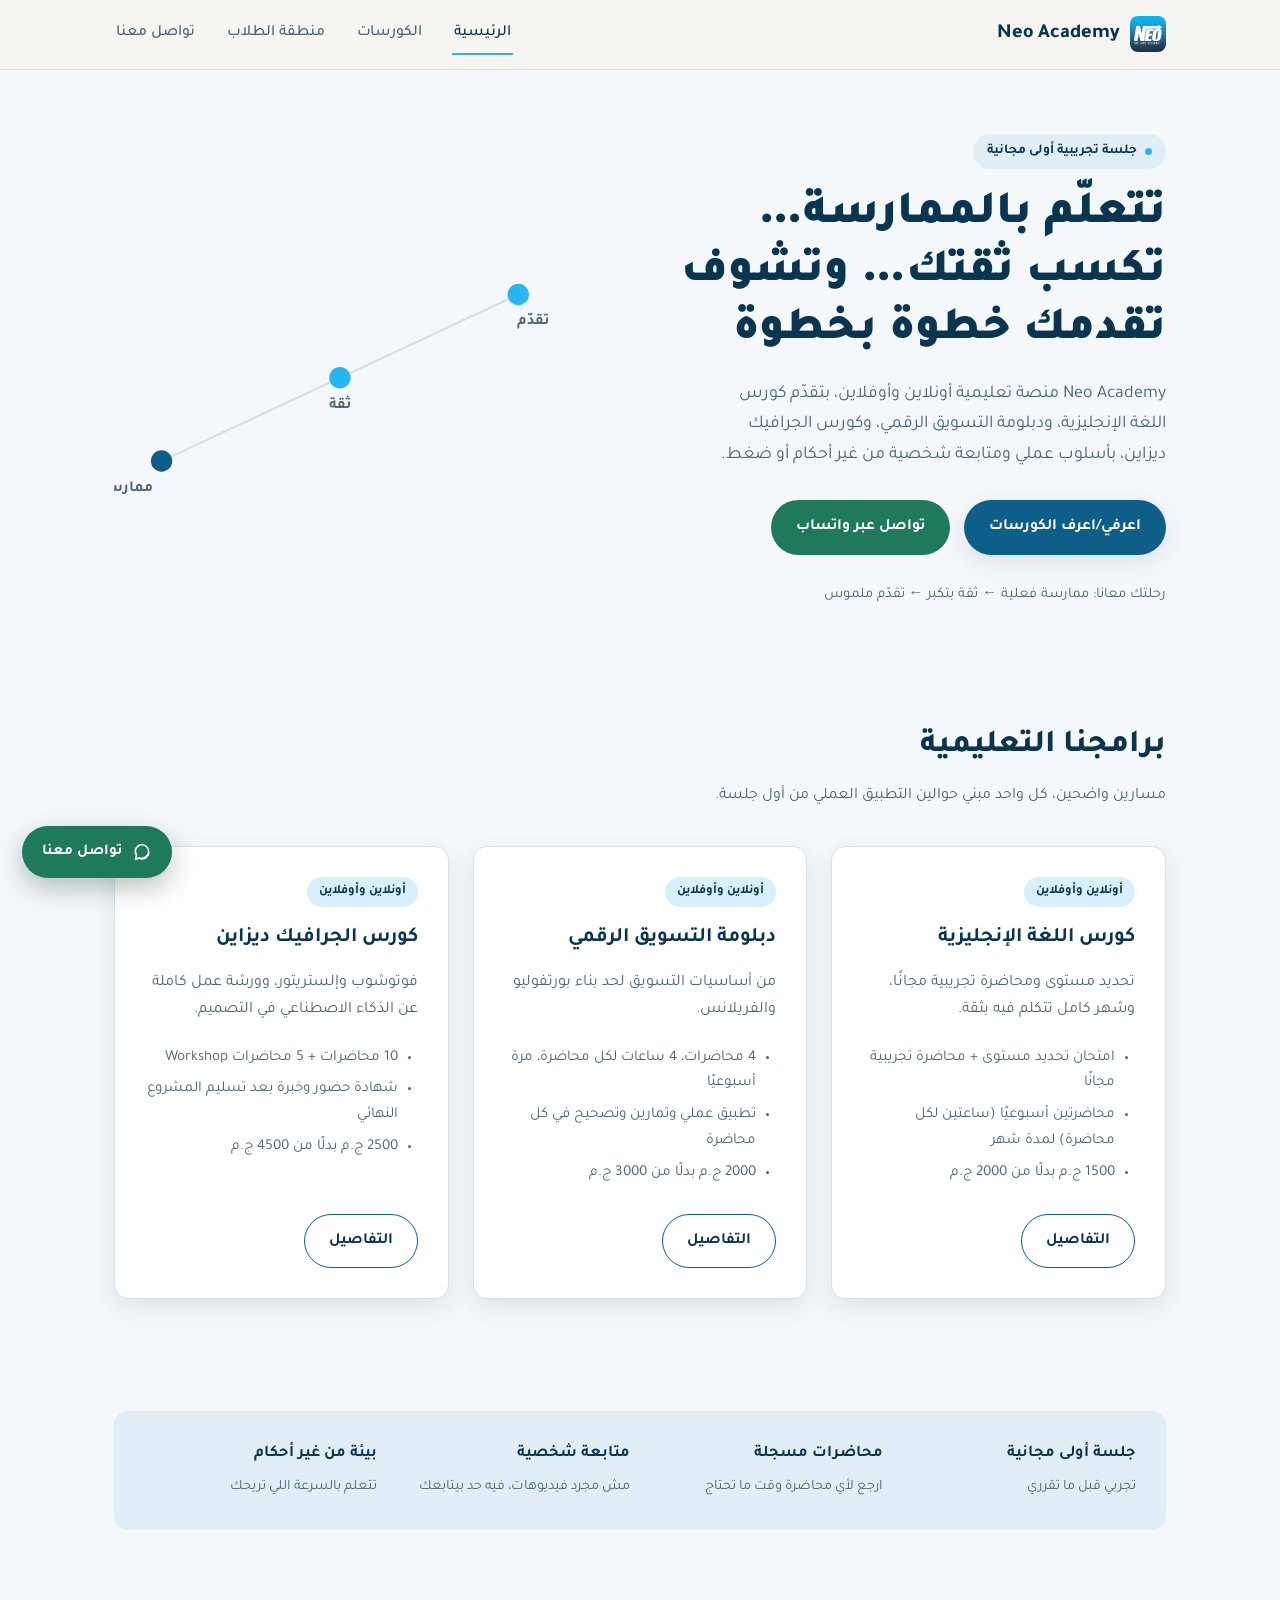
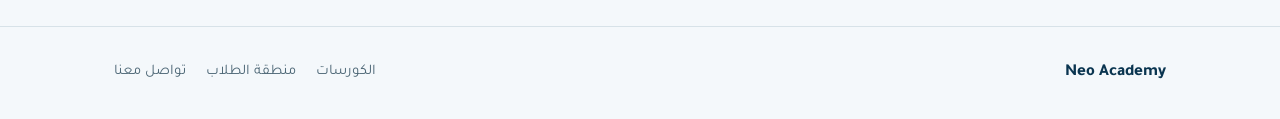
==== index.html @ bde8bf0f "Add files via upload" ====
<!DOCTYPE html>
<html lang="ar" dir="rtl">
<head>
<meta charset="UTF-8">
<meta name="viewport" content="width=device-width, initial-scale=1.0">
<title>Neo Academy | تعلّم بالممارسة، ابنِ ثقتك</title>
<meta name="description" content="Neo Academy: برنامج تعلم اللغة الإنجليزية وبرنامج الجرافيك ديزاين، أونلاين وأوفلاين. جلسة أولى مجانية، ومتابعة شخصية.">
<link rel="preconnect" href="https://fonts.googleapis.com">
<link rel="preconnect" href="https://fonts.gstatic.com" crossorigin>
<link href="https://fonts.googleapis.com/css2?family=Tajawal:wght@400;500;700;800;900&display=swap" rel="stylesheet">
<link rel="stylesheet" href="styles.css">
</head>
<body>

<header class="site-header">
  <div class="container">
    <a href="index.html" class="brand">
      <img src="assets/neo-logo.jpg" alt="شعار Neo Academy" class="brand-mark">
      Neo Academy
    </a>
    <nav class="main-nav">
      <a href="index.html" aria-current="page">الرئيسية</a>
      <a href="courses.html">الكورسات</a>
      <a href="student-area.html">منطقة الطلاب</a>
      <a href="contact.html">تواصل معنا</a>
    </nav>
  </div>
</header>

<main>
  <section class="hero">
    <div class="container hero-grid">
      <div>
        <span class="eyebrow"><span class="dot"></span> جلسة تجريبية أولى مجانية</span>
        <h1>تتعلّم بالممارسة… تكسب ثقتك… وتشوف تقدمك خطوة بخطوة</h1>
        <p class="lede">Neo Academy منصة تعليمية أونلاين وأوفلاين، بتقدّم كورس اللغة الإنجليزية، ودبلومة التسويق الرقمي، وكورس الجرافيك ديزاين، بأسلوب عملي ومتابعة شخصية من غير أحكام أو ضغط.</p>
        <div class="hero-actions">
          <a href="courses.html" class="btn btn-primary">اعرفي/اعرف الكورسات</a>
          <a href="https://wa.me/201000000000?text=عايز%20أعرف%20أكتر%20عن%20كورسات%20Neo%20Academy" class="btn btn-whatsapp" target="_blank" rel="noopener">
            تواصل عبر واتساب
          </a>
        </div>
        <p class="hero-steps-caption">رحلتك معانا: ممارسة فعلية ← ثقة بتكبر ← تقدّم ملموس</p>
      </div>
      <div>
        <svg class="step-line" viewBox="0 0 380 220" xmlns="http://www.w3.org/2000/svg" role="img" aria-label="رحلة التعلم: ممارسة، ثقة، تقدم">
          <path class="step-path" d="M40 180 L190 110 L340 40"/>
          <circle class="step-dot is-first" cx="40" cy="180" r="9"/>
          <circle class="step-dot" cx="190" cy="110" r="9"/>
          <circle class="step-dot" cx="340" cy="40" r="9"/>
          <text class="step-label" x="10" y="205" text-anchor="middle">ممارسة</text>
          <text class="step-label" x="190" y="135" text-anchor="middle">ثقة</text>
          <text class="step-label" x="352" y="65" text-anchor="middle">تقدّم</text>
        </svg>
      </div>
    </div>
  </section>

  <section>
    <div class="container">
      <div class="section-head">
        <h2>برامجنا التعليمية</h2>
        <p>مسارين واضحين، كل واحد مبني حوالين التطبيق العملي من أول جلسة.</p>
      </div>
      <div class="programs-grid">
        <article class="program-card">
          <span class="tag">أونلاين وأوفلاين</span>
          <h3>كورس اللغة الإنجليزية</h3>
          <p>تحديد مستوى ومحاضرة تجريبية مجانًا، وشهر كامل تتكلم فيه بثقة.</p>
          <ul>
            <li>امتحان تحديد مستوى + محاضرة تجريبية مجانًا</li>
            <li>محاضرتين أسبوعيًا (ساعتين لكل محاضرة) لمدة شهر</li>
            <li>1500 ج.م بدلًا من 2000 ج.م</li>
          </ul>
          <div class="card-actions">
            <a href="courses.html#english" class="btn btn-outline">التفاصيل</a>
          </div>
        </article>
        <article class="program-card">
          <span class="tag">أونلاين وأوفلاين</span>
          <h3>دبلومة التسويق الرقمي</h3>
          <p>من أساسيات التسويق لحد بناء بورتفوليو والفريلانس.</p>
          <ul>
            <li>4 محاضرات، 4 ساعات لكل محاضرة، مرة أسبوعيًا</li>
            <li>تطبيق عملي وتمارين وتصحيح في كل محاضرة</li>
            <li>2000 ج.م بدلًا من 3000 ج.م</li>
          </ul>
          <div class="card-actions">
            <a href="courses.html#marketing" class="btn btn-outline">التفاصيل</a>
          </div>
        </article>
        <article class="program-card">
          <span class="tag">أونلاين وأوفلاين</span>
          <h3>كورس الجرافيك ديزاين</h3>
          <p>فوتوشوب وإلستريتور، وورشة عمل كاملة عن الذكاء الاصطناعي في التصميم.</p>
          <ul>
            <li>10 محاضرات + 5 محاضرات Workshop</li>
            <li>شهادة حضور وخبرة بعد تسليم المشروع النهائي</li>
            <li>2500 ج.م بدلًا من 4500 ج.م</li>
          </ul>
          <div class="card-actions">
            <a href="courses.html#design" class="btn btn-outline">التفاصيل</a>
          </div>
        </article>
      </div>
    </div>
  </section>

  <section>
    <div class="container">
      <div class="trust-strip">
        <div class="trust-item">
          <strong>جلسة أولى مجانية</strong>
          <span>تجربي قبل ما تقرري</span>
        </div>
        <div class="trust-item">
          <strong>محاضرات مسجلة</strong>
          <span>ارجع لأي محاضرة وقت ما تحتاج</span>
        </div>
        <div class="trust-item">
          <strong>متابعة شخصية</strong>
          <span>مش مجرد فيديوهات، فيه حد بيتابعك</span>
        </div>
        <div class="trust-item">
          <strong>بيئة من غير أحكام</strong>
          <span>تتعلم بالسرعة اللي تريحك</span>
        </div>
      </div>
    </div>
  </section>
</main>

<footer class="site-footer">
  <div class="container footer-grid">
    <span class="brand">Neo Academy</span>
    <div class="footer-links">
      <a href="courses.html">الكورسات</a>
      <a href="student-area.html">منطقة الطلاب</a>
      <a href="contact.html">تواصل معنا</a>
    </div>
  </div>
</footer>

<a href="https://wa.me/201000000000" class="wa-float" target="_blank" rel="noopener">
  <svg viewBox="0 0 32 32" fill="currentColor" xmlns="http://www.w3.org/2000/svg" aria-hidden="true">
    <path d="M16 3C9.4 3 4 8.4 4 15c0 2.4.7 4.6 1.9 6.5L4 29l7.7-1.8C13.4 28 14.7 28.3 16 28.3c6.6 0 12-5.4 12-12S22.6 3 16 3zm0 22c-1.2 0-2.4-.2-3.5-.7l-.5-.2-4.6 1.1 1.1-4.5-.3-.5C7.4 18.1 6.7 16.6 6.7 15c0-5.1 4.2-9.3 9.3-9.3s9.3 4.2 9.3 9.3-4.2 9.3-9.3 9.3z"/>
  </svg>
  تواصل معنا
</a>

</body>
</html>
---- styles.css ----
/* ============================================
   Neo Academy — Design Tokens
   Palette pulled directly from the Neo Academy logo:
   deep navy to bright cyan-blue gradient, on white.
   Signature motif: the ascending "practice → confidence →
   progress" step-line, used as a recurring graphic across the site.
   ============================================ */
:root {
  --bg: #f4f8fb;
  --bg-raised: #ffffff;
  --ink: #132330;
  --ink-soft: #4c6675;
  --primary: #0d5f8a;
  --primary-deep: #0a3550;
  --primary-tint: #e1eef5;
  --accent: #29b6f0;
  --accent-soft: #d7f0fc;
  --line: #d7e2e8;
  --danger: #a94438;
  --radius: 14px;
  --shadow: 0 8px 24px rgba(10, 53, 80, 0.1);
  --font-display: "Tajawal", "Segoe UI", Tahoma, sans-serif;
  --font-body: "Tajawal", "Segoe UI", Tahoma, sans-serif;
}

* { box-sizing: border-box; }

html { scroll-behavior: smooth; }

body {
  margin: 0;
  background: var(--bg);
  color: var(--ink);
  font-family: var(--font-body);
  line-height: 1.7;
  direction: rtl;
  text-align: right;
  -webkit-font-smoothing: antialiased;
}

img, svg { max-width: 100%; display: block; }

a { color: inherit; text-decoration: none; }

.container {
  max-width: 1100px;
  margin: 0 auto;
  padding: 0 24px;
}

/* ---------- Header ---------- */
.site-header {
  position: sticky;
  top: 0;
  z-index: 50;
  background: rgba(246, 245, 240, 0.92);
  backdrop-filter: blur(6px);
  border-bottom: 1px solid var(--line);
}

.site-header .container {
  display: flex;
  align-items: center;
  justify-content: space-between;
  padding-top: 14px;
  padding-bottom: 14px;
}

.brand {
  display: flex;
  align-items: center;
  gap: 10px;
  font-family: var(--font-display);
  font-weight: 800;
  font-size: 1.25rem;
  color: var(--primary-deep);
}

.brand-mark {
  width: 36px;
  height: 36px;
  flex-shrink: 0;
  border-radius: 8px;
  object-fit: cover;
}

.main-nav {
  display: flex;
  gap: 28px;
  font-weight: 500;
  font-size: 0.98rem;
}

.main-nav a {
  color: var(--ink-soft);
  padding: 6px 2px;
  border-bottom: 2px solid transparent;
  transition: color 0.15s ease, border-color 0.15s ease;
}

.main-nav a:hover,
.main-nav a[aria-current="page"] {
  color: var(--primary-deep);
  border-color: var(--accent);
}

.nav-toggle {
  display: none;
}

/* ---------- Buttons ---------- */
.btn {
  display: inline-flex;
  align-items: center;
  gap: 8px;
  padding: 13px 24px;
  border-radius: 999px;
  font-weight: 700;
  font-size: 0.98rem;
  border: 1px solid transparent;
  cursor: pointer;
  transition: transform 0.15s ease, box-shadow 0.15s ease, background 0.15s ease;
}

.btn:active { transform: translateY(1px); }

.btn-primary {
  background: var(--primary);
  color: #fdfdfb;
  box-shadow: var(--shadow);
}
.btn-primary:hover { background: var(--primary-deep); }

.btn-gold {
  background: var(--accent);
  color: var(--primary-deep);
}
.btn-gold:hover { background: #1c9fd8; }

.btn-outline {
  background: transparent;
  border-color: var(--primary);
  color: var(--primary-deep);
}
.btn-outline:hover { background: var(--primary-tint); }

.btn-whatsapp {
  background: #1f7a5c;
  color: #fff;
}
.btn-whatsapp:hover { background: #17604a; }

/* ---------- Hero ---------- */
.hero {
  padding: 64px 0 40px;
}

.hero-grid {
  display: grid;
  grid-template-columns: 1.1fr 0.9fr;
  gap: 48px;
  align-items: center;
}

.eyebrow {
  display: inline-flex;
  align-items: center;
  gap: 8px;
  font-size: 0.85rem;
  font-weight: 700;
  color: var(--primary-deep);
  background: var(--primary-tint);
  padding: 6px 14px;
  border-radius: 999px;
  margin-bottom: 18px;
}

.eyebrow .dot {
  width: 7px; height: 7px; border-radius: 50%;
  background: var(--accent);
}

h1 {
  font-family: var(--font-display);
  font-weight: 900;
  font-size: clamp(2rem, 4vw, 2.9rem);
  line-height: 1.25;
  margin: 0 0 18px;
  color: var(--primary-deep);
}

.lede {
  font-size: 1.12rem;
  color: var(--ink-soft);
  max-width: 46ch;
  margin-bottom: 30px;
}

.hero-actions {
  display: flex;
  gap: 14px;
  flex-wrap: wrap;
  margin-bottom: 28px;
}

.hero-steps-caption {
  font-size: 0.92rem;
  color: var(--ink-soft);
  display: flex;
  align-items: center;
  gap: 10px;
}

/* ---------- Signature step-line motif ---------- */
.step-line {
  width: 100%;
  height: auto;
}

.step-line .step-dot { fill: var(--accent); }
.step-line .step-dot.is-first { fill: var(--primary); }
.step-line .step-path { stroke: var(--line); stroke-width: 2; fill: none; }
.step-line .step-label {
  font-family: var(--font-body);
  font-size: 13px;
  fill: var(--ink-soft);
  font-weight: 700;
}

.divider-steps {
  margin: 8px 0 48px;
  opacity: 0.9;
}

/* ---------- Sections ---------- */
section { padding: 56px 0; }

.section-head {
  max-width: 60ch;
  margin-bottom: 36px;
}

.section-head h2 {
  font-family: var(--font-display);
  font-weight: 800;
  font-size: clamp(1.5rem, 2.6vw, 2rem);
  color: var(--primary-deep);
  margin: 0 0 10px;
}

.section-head p {
  color: var(--ink-soft);
  margin: 0;
}

/* ---------- Program cards ---------- */
.programs-grid {
  display: grid;
  grid-template-columns: repeat(auto-fit, minmax(280px, 1fr));
  gap: 24px;
}

.program-card {
  background: var(--bg-raised);
  border: 1px solid var(--line);
  border-radius: var(--radius);
  padding: 30px;
  box-shadow: var(--shadow);
  display: flex;
  flex-direction: column;
  gap: 14px;
}

.program-card .tag {
  align-self: flex-start;
  font-size: 0.8rem;
  font-weight: 700;
  background: var(--accent-soft);
  color: var(--primary-deep);
  padding: 4px 12px;
  border-radius: 999px;
}

.program-card h3 {
  font-family: var(--font-display);
  font-size: 1.3rem;
  margin: 0;
  color: var(--primary-deep);
}

.program-card p { margin: 0; color: var(--ink-soft); }

.program-card ul {
  margin: 6px 0 0;
  padding-inline-start: 20px;
  color: var(--ink-soft);
  font-size: 0.95rem;
}

.program-card ul li { margin-bottom: 6px; }

.program-card .card-actions {
  margin-top: auto;
  display: flex;
  gap: 10px;
  flex-wrap: wrap;
  padding-top: 8px;
}

/* ---------- Trust strip ---------- */
.trust-strip {
  display: grid;
  grid-template-columns: repeat(4, 1fr);
  gap: 20px;
  background: var(--primary-tint);
  border-radius: var(--radius);
  padding: 30px;
}

.trust-item {
  display: flex;
  flex-direction: column;
  gap: 6px;
}

.trust-item strong {
  font-family: var(--font-display);
  color: var(--primary-deep);
  font-size: 1.02rem;
}

.trust-item span {
  color: var(--ink-soft);
  font-size: 0.9rem;
}

/* ---------- Footer ---------- */
.site-footer {
  border-top: 1px solid var(--line);
  padding: 32px 0;
  margin-top: 40px;
}

.footer-grid {
  display: flex;
  justify-content: space-between;
  align-items: center;
  flex-wrap: wrap;
  gap: 16px;
}

.footer-grid .brand { font-size: 1.05rem; }

.footer-links {
  display: flex;
  gap: 20px;
  font-size: 0.92rem;
  color: var(--ink-soft);
}

/* ---------- Floating WhatsApp button ---------- */
.wa-float {
  position: fixed;
  bottom: 22px;
  left: 22px;
  z-index: 60;
  display: flex;
  align-items: center;
  gap: 10px;
  background: #1f7a5c;
  color: #fff;
  padding: 13px 20px;
  border-radius: 999px;
  box-shadow: 0 10px 26px rgba(15, 40, 33, 0.28);
  font-weight: 700;
  font-size: 0.95rem;
}

.wa-float svg { width: 20px; height: 20px; }

/* ---------- Courses page ---------- */
.course-detail {
  background: var(--bg-raised);
  border: 1px solid var(--line);
  border-radius: var(--radius);
  box-shadow: var(--shadow);
  padding: 34px;
  margin-bottom: 28px;
}

.course-detail-head {
  display: flex;
  justify-content: space-between;
  align-items: flex-start;
  gap: 20px;
  flex-wrap: wrap;
  margin-bottom: 18px;
}

.course-detail-head h3 {
  font-family: var(--font-display);
  font-size: 1.5rem;
  color: var(--primary-deep);
  margin: 0 0 6px;
}

.course-meta {
  display: flex;
  gap: 14px;
  flex-wrap: wrap;
  font-size: 0.88rem;
  color: var(--ink-soft);
  margin-bottom: 18px;
}

.course-meta span {
  background: var(--primary-tint);
  padding: 4px 12px;
  border-radius: 999px;
}

.course-columns {
  display: grid;
  grid-template-columns: 1fr 1fr;
  gap: 24px;
}

.course-columns h4 {
  font-family: var(--font-display);
  font-size: 1rem;
  color: var(--primary-deep);
  margin: 0 0 10px;
}

.course-columns ul {
  margin: 0;
  padding-inline-start: 20px;
  color: var(--ink-soft);
}

.course-columns ul li { margin-bottom: 8px; }

/* ---------- Student area ---------- */
.gate-wrap {
  max-width: 420px;
  margin: 60px auto;
  background: var(--bg-raised);
  border: 1px solid var(--line);
  border-radius: var(--radius);
  box-shadow: var(--shadow);
  padding: 36px;
  text-align: center;
}

.gate-wrap h2 {
  font-family: var(--font-display);
  color: var(--primary-deep);
  margin-top: 0;
}

.gate-wrap input {
  width: 100%;
  padding: 13px 16px;
  border-radius: 10px;
  border: 1px solid var(--line);
  font-size: 1rem;
  margin: 16px 0;
  font-family: var(--font-body);
  direction: rtl;
  text-align: right;
}

.gate-wrap .btn { width: 100%; justify-content: center; }

.gate-error {
  color: var(--danger);
  font-size: 0.9rem;
  min-height: 20px;
  margin-top: 6px;
}

.student-content { display: none; }
.student-content.is-visible { display: block; }

.lesson-card {
  background: var(--bg-raised);
  border: 1px solid var(--line);
  border-radius: var(--radius);
  box-shadow: var(--shadow);
  padding: 22px;
  margin-bottom: 22px;
}

.lesson-card h3 {
  font-family: var(--font-display);
  color: var(--primary-deep);
  margin: 0 0 4px;
}

.lesson-card .lesson-note {
  color: var(--ink-soft);
  font-size: 0.9rem;
  margin-bottom: 14px;
}

.video-frame {
  position: relative;
  padding-top: 56.25%;
  border-radius: 10px;
  overflow: hidden;
  background: #0e332c;
}

.video-frame iframe {
  position: absolute;
  inset: 0;
  width: 100%;
  height: 100%;
  border: 0;
}

/* ---------- Contact page ---------- */
.contact-grid {
  display: grid;
  grid-template-columns: 1fr 1fr;
  gap: 28px;
}

.contact-card {
  background: var(--bg-raised);
  border: 1px solid var(--line);
  border-radius: var(--radius);
  box-shadow: var(--shadow);
  padding: 30px;
  display: flex;
  flex-direction: column;
  gap: 14px;
}

.contact-card h3 {
  font-family: var(--font-display);
  color: var(--primary-deep);
  margin: 0;
}

.contact-card p { color: var(--ink-soft); margin: 0; }

/* ---------- Responsive ---------- */
@media (max-width: 860px) {
  .hero-grid { grid-template-columns: 1fr; }
  .programs-grid { grid-template-columns: 1fr; }
  .trust-strip { grid-template-columns: repeat(2, 1fr); }
  .course-columns { grid-template-columns: 1fr; }
  .contact-grid { grid-template-columns: 1fr; }
  .main-nav { display: none; }
}

@media (prefers-reduced-motion: reduce) {
  html { scroll-behavior: auto; }
  * { transition: none !important; }
}
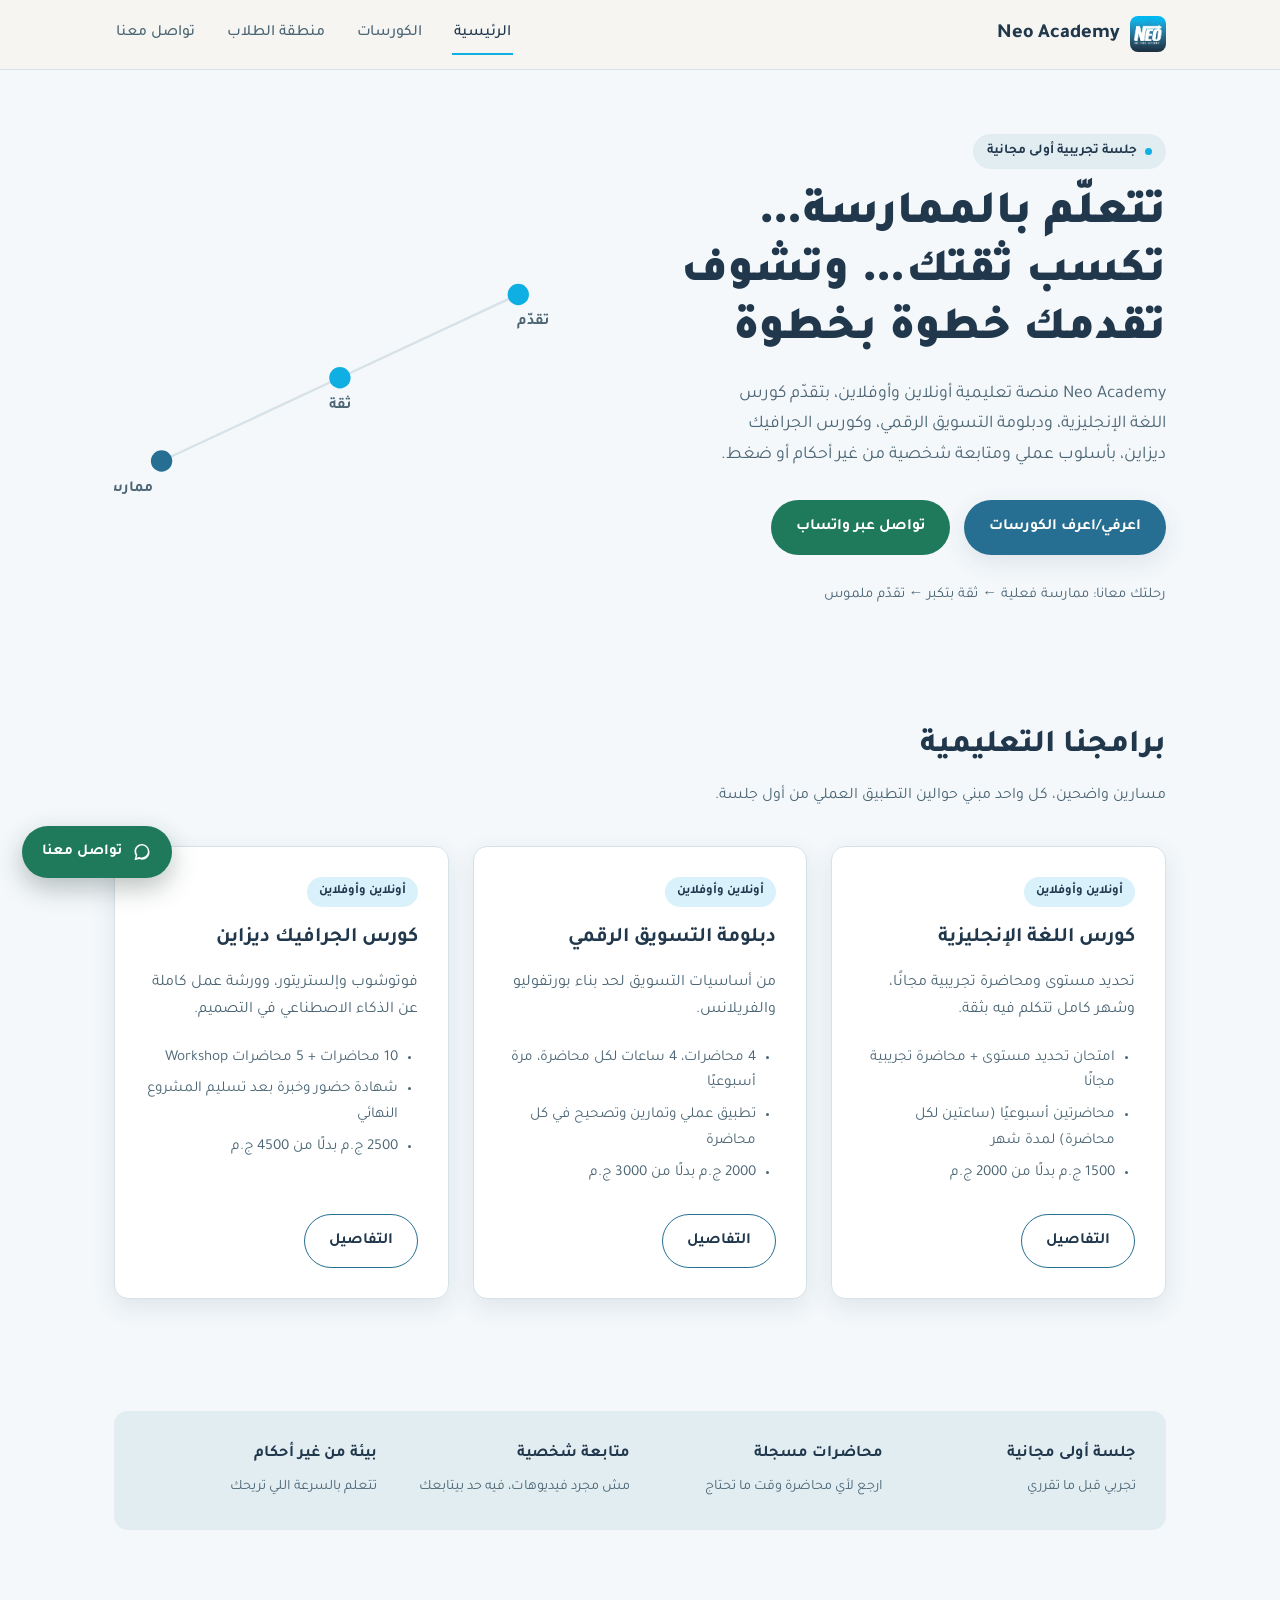
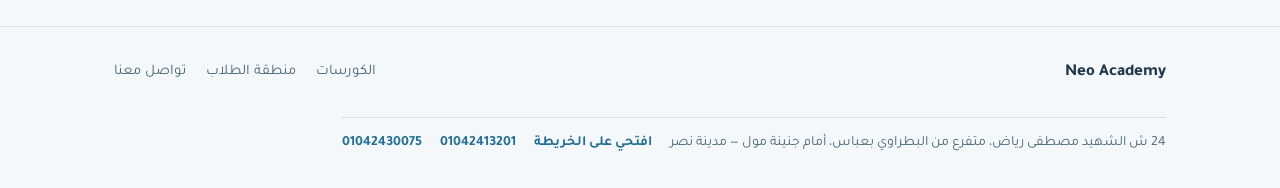
==== commit 239b13bc: "Add files via upload" ====
--- a/index.html
+++ b/index.html
@@ -14,7 +14,7 @@
 
 <header class="site-header">
   <div class="container">
-    <a href="index.html" class="brand">
+    <a href="index.html" class="brand" aria-label="الرئيسية - Neo Academy">
       <img src="assets/neo-logo.jpg" alt="شعار Neo Academy" class="brand-mark">
       Neo Academy
     </a>
@@ -36,7 +36,7 @@
         <p class="lede">Neo Academy منصة تعليمية أونلاين وأوفلاين، بتقدّم كورس اللغة الإنجليزية، ودبلومة التسويق الرقمي، وكورس الجرافيك ديزاين، بأسلوب عملي ومتابعة شخصية من غير أحكام أو ضغط.</p>
         <div class="hero-actions">
           <a href="courses.html" class="btn btn-primary">اعرفي/اعرف الكورسات</a>
-          <a href="https://wa.me/201000000000?text=عايز%20أعرف%20أكتر%20عن%20كورسات%20Neo%20Academy" class="btn btn-whatsapp" target="_blank" rel="noopener">
+          <a href="https://wa.me/201042413201?text=عايز%20أعرف%20أكتر%20عن%20كورسات%20Neo%20Academy" class="btn btn-whatsapp" target="_blank" rel="noopener">
             تواصل عبر واتساب
           </a>
         </div>
@@ -138,10 +138,16 @@
       <a href="student-area.html">منطقة الطلاب</a>
       <a href="contact.html">تواصل معنا</a>
     </div>
+    <div class="footer-meta">
+      <span>24 ش الشهيد مصطفى رياض، متفرع من البطراوي بعباس، أمام جنينة مول — مدينة نصر</span>
+      <a href="https://maps.app.goo.gl/xhikviryJgcuJ6JB6" target="_blank" rel="noopener">افتحي على الخريطة</a>
+      <a href="https://wa.me/201042413201" target="_blank" rel="noopener">01042413201</a>
+      <a href="https://wa.me/201042430075" target="_blank" rel="noopener">01042430075</a>
+    </div>
   </div>
 </footer>
 
-<a href="https://wa.me/201000000000" class="wa-float" target="_blank" rel="noopener">
+<a href="https://wa.me/201042413201" class="wa-float" target="_blank" rel="noopener" aria-label="تواصل معنا فورًا على واتساب">
   <svg viewBox="0 0 32 32" fill="currentColor" xmlns="http://www.w3.org/2000/svg" aria-hidden="true">
     <path d="M16 3C9.4 3 4 8.4 4 15c0 2.4.7 4.6 1.9 6.5L4 29l7.7-1.8C13.4 28 14.7 28.3 16 28.3c6.6 0 12-5.4 12-12S22.6 3 16 3zm0 22c-1.2 0-2.4-.2-3.5-.7l-.5-.2-4.6 1.1 1.1-4.5-.3-.5C7.4 18.1 6.7 16.6 6.7 15c0-5.1 4.2-9.3 9.3-9.3s9.3 4.2 9.3 9.3-4.2 9.3-9.3 9.3z"/>
   </svg>
--- a/styles.css
+++ b/styles.css
@@ -8,17 +8,19 @@
 :root {
   --bg: #f4f8fb;
   --bg-raised: #ffffff;
-  --ink: #132330;
+  --ink: #16232c;
   --ink-soft: #4c6675;
-  --primary: #0d5f8a;
-  --primary-deep: #0a3550;
-  --primary-tint: #e1eef5;
-  --accent: #29b6f0;
-  --accent-soft: #d7f0fc;
+  --primary: #266f92;
+  --primary-deep: #20374c;
+  --primary-hover: #224f67;
+  --primary-tint: #e2edf2;
+  --accent: #10afe3;
+  --accent-hover: #0e94c1;
+  --accent-soft: #d8f1fb;
   --line: #d7e2e8;
   --danger: #a94438;
   --radius: 14px;
-  --shadow: 0 8px 24px rgba(10, 53, 80, 0.1);
+  --shadow: 0 8px 24px rgba(32, 55, 76, 0.1);
   --font-display: "Tajawal", "Segoe UI", Tahoma, sans-serif;
   --font-body: "Tajawal", "Segoe UI", Tahoma, sans-serif;
 }
@@ -129,13 +131,13 @@
   color: #fdfdfb;
   box-shadow: var(--shadow);
 }
-.btn-primary:hover { background: var(--primary-deep); }
+.btn-primary:hover { background: var(--primary-hover); }
 
 .btn-gold {
   background: var(--accent);
   color: var(--primary-deep);
 }
-.btn-gold:hover { background: #1c9fd8; }
+.btn-gold:hover { background: var(--accent-hover); }
 
 .btn-outline {
   background: transparent;
@@ -341,6 +343,19 @@
   margin-top: 40px;
 }
 
+.footer-meta {
+  margin-top: 14px;
+  padding-top: 14px;
+  border-top: 1px solid var(--line);
+  font-size: 0.88rem;
+  color: var(--ink-soft);
+  display: flex;
+  flex-wrap: wrap;
+  gap: 6px 18px;
+}
+
+.footer-meta a { color: var(--primary); font-weight: 700; }
+
 .footer-grid {
   display: flex;
   justify-content: space-between;
@@ -519,10 +534,78 @@
   border: 0;
 }
 
-/* ---------- Contact page ---------- */
+/* ---------- Lead / Contact form ---------- */
+.lead-form-card {
+  background: var(--bg-raised);
+  border: 1px solid var(--line);
+  border-radius: var(--radius);
+  box-shadow: var(--shadow);
+  padding: 30px;
+  margin-top: 28px;
+}
+
+.lead-form-card h3 {
+  font-family: var(--font-display);
+  color: var(--primary-deep);
+  margin: 0 0 6px;
+}
+
+.lead-form-card > p {
+  color: var(--ink-soft);
+  margin: 0 0 22px;
+}
+
+.lead-form-grid {
+  display: grid;
+  grid-template-columns: 1fr 1fr;
+  gap: 16px;
+}
+
+.lead-form-grid .field-full { grid-column: 1 / -1; }
+
+.field label {
+  display: block;
+  font-size: 0.88rem;
+  font-weight: 700;
+  color: var(--primary-deep);
+  margin-bottom: 6px;
+}
+
+.field input,
+.field select,
+.field textarea {
+  width: 100%;
+  padding: 12px 14px;
+  border-radius: 10px;
+  border: 1px solid var(--line);
+  font-size: 0.98rem;
+  font-family: var(--font-body);
+  direction: rtl;
+  text-align: right;
+  background: var(--bg);
+  color: var(--ink);
+}
+
+.field textarea { min-height: 90px; resize: vertical; }
+
+.field input:focus,
+.field select:focus,
+.field textarea:focus {
+  outline: 2px solid var(--accent);
+  outline-offset: 1px;
+}
+
+.lead-form-card .btn { margin-top: 18px; width: 100%; justify-content: center; }
+
+.form-note {
+  font-size: 0.82rem;
+  color: var(--ink-soft);
+  margin-top: 12px;
+  text-align: center;
+}
 .contact-grid {
   display: grid;
-  grid-template-columns: 1fr 1fr;
+  grid-template-columns: repeat(auto-fit, minmax(260px, 1fr));
   gap: 28px;
 }
 
@@ -552,7 +635,9 @@
   .trust-strip { grid-template-columns: repeat(2, 1fr); }
   .course-columns { grid-template-columns: 1fr; }
   .contact-grid { grid-template-columns: 1fr; }
+  .lead-form-grid { grid-template-columns: 1fr; }
   .main-nav { display: none; }
+  .wa-float { bottom: 16px; left: 16px; padding: 11px 16px; font-size: 0.88rem; }
 }
 
 @media (prefers-reduced-motion: reduce) {
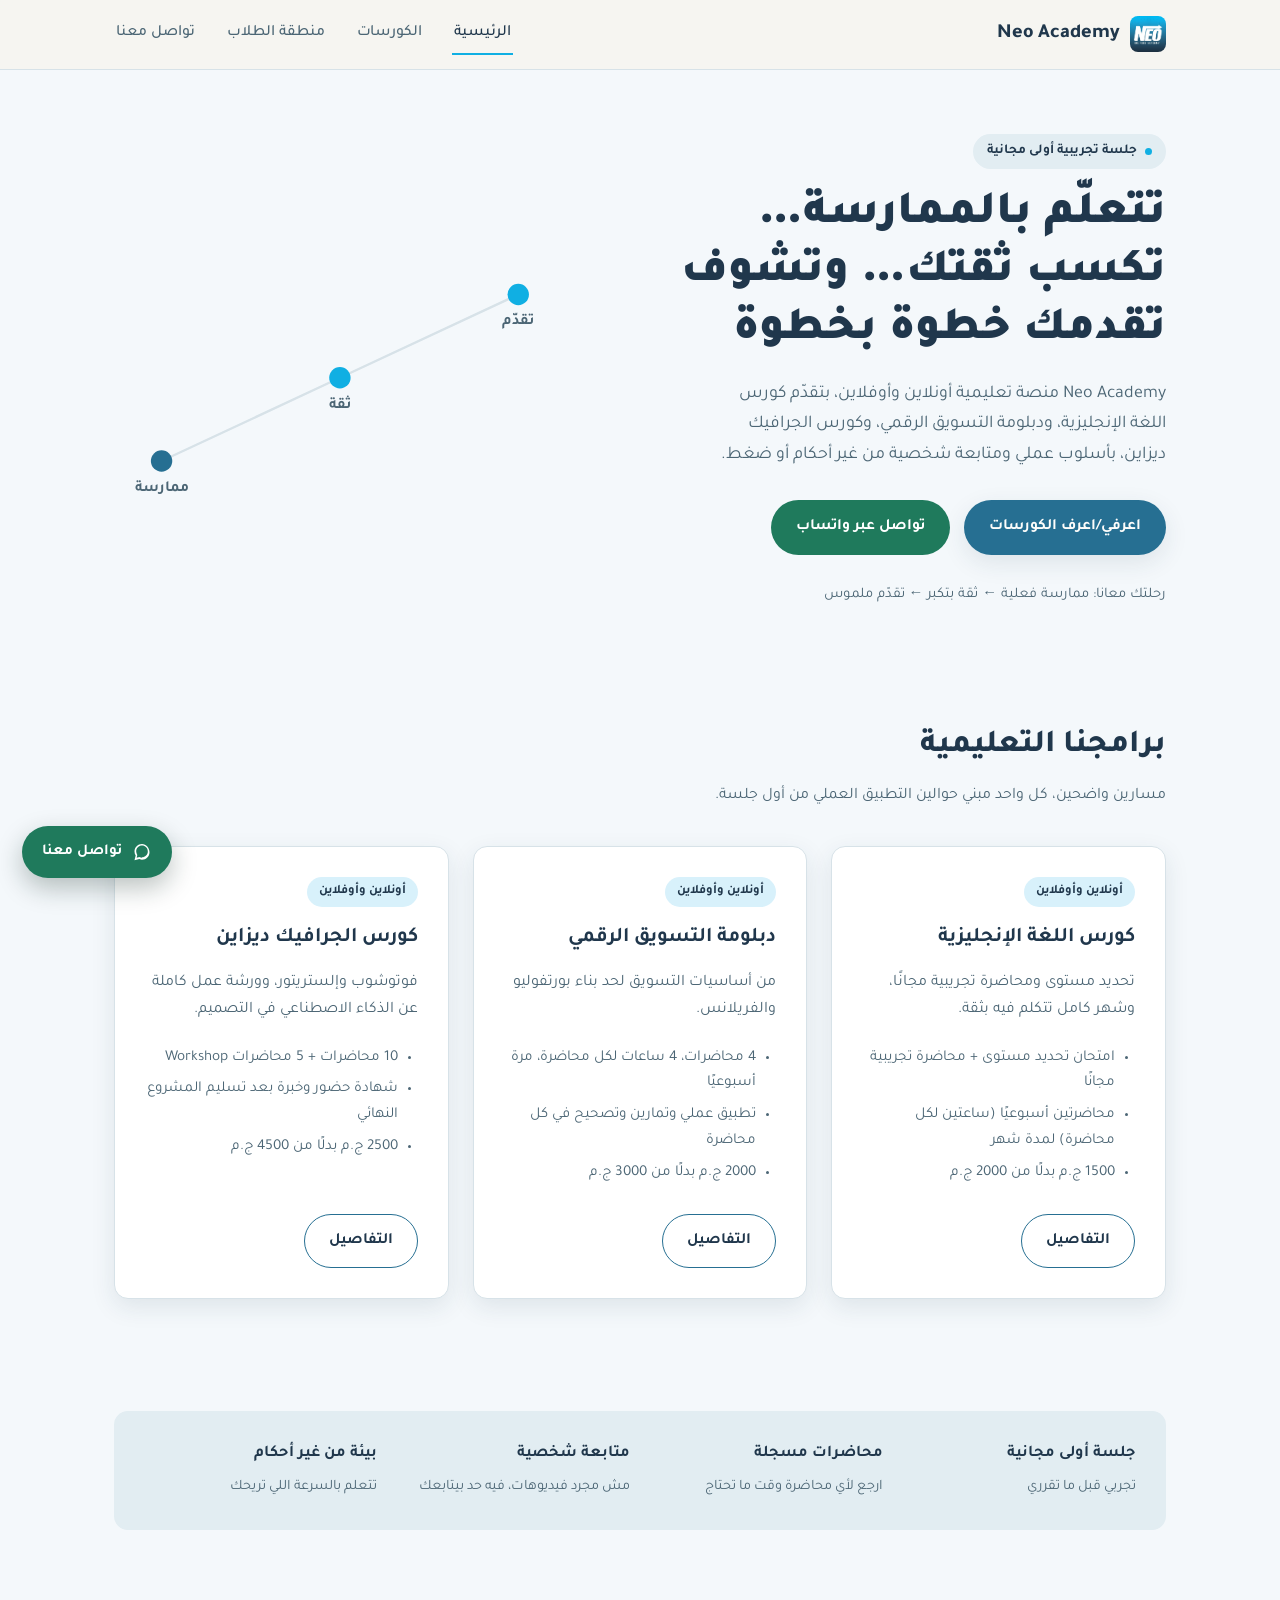
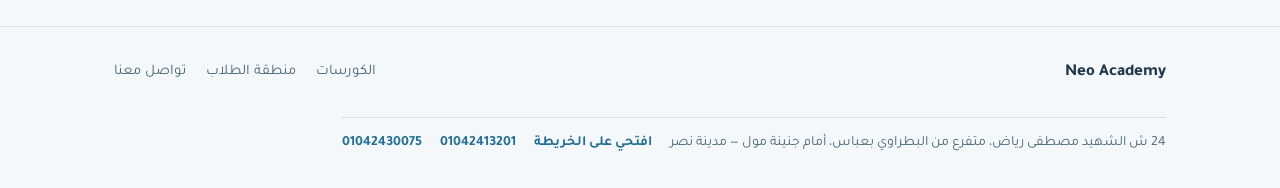
==== commit 6adfbb4a: "Add files via upload" ====
--- a/index.html
+++ b/index.html
@@ -1,158 +1,180 @@
-<!DOCTYPE html>
+<!doctype html>
 <html lang="ar" dir="rtl">
-<head>
-<meta charset="UTF-8">
-<meta name="viewport" content="width=device-width, initial-scale=1.0">
-<title>Neo Academy | تعلّم بالممارسة، ابنِ ثقتك</title>
-<meta name="description" content="Neo Academy: برنامج تعلم اللغة الإنجليزية وبرنامج الجرافيك ديزاين، أونلاين وأوفلاين. جلسة أولى مجانية، ومتابعة شخصية.">
-<link rel="preconnect" href="https://fonts.googleapis.com">
-<link rel="preconnect" href="https://fonts.gstatic.com" crossorigin>
-<link href="https://fonts.googleapis.com/css2?family=Tajawal:wght@400;500;700;800;900&display=swap" rel="stylesheet">
-<link rel="stylesheet" href="styles.css">
-</head>
-<body>
+  <head>
+    <meta charset="UTF-8" />
+    <meta name="viewport" content="width=device-width, initial-scale=1.0" />
+    <title>Neo Academy | تعلّم بالممارسة، ابنِ ثقتك</title>
+    <meta
+      name="description"
+      content="Neo Academy: برنامج تعلم اللغة الإنجليزية وبرنامج الجرافيك ديزاين، أونلاين وأوفلاين. جلسة أولى مجانية، ومتابعة شخصية." />
+    <link rel="preconnect" href="https://fonts.googleapis.com" />
+    <link rel="preconnect" href="https://fonts.gstatic.com" crossorigin />
+    <link
+      href="https://fonts.googleapis.com/css2?family=Tajawal:wght@400;500;700;800;900&display=swap"
+      rel="stylesheet" />
+    <link rel="stylesheet" href="styles.css" />
+  </head>
+  <body>
+    <header class="site-header">
+      <div class="container">
+        <a href="index.html" class="brand" aria-label="الرئيسية - Neo Academy">
+          <img src="assets/neo-logo.jpg" alt="شعار Neo Academy" class="brand-mark" />
+          Neo Academy
+        </a>
+        <nav class="main-nav">
+          <a href="index.html" aria-current="page">الرئيسية</a>
+          <a href="courses.html">الكورسات</a>
+          <a href="student-area.html">منطقة الطلاب</a>
+          <a href="contact.html">تواصل معنا</a>
+        </nav>
+      </div>
+    </header>
 
-<header class="site-header">
-  <div class="container">
-    <a href="index.html" class="brand" aria-label="الرئيسية - Neo Academy">
-      <img src="assets/neo-logo.jpg" alt="شعار Neo Academy" class="brand-mark">
-      Neo Academy
-    </a>
-    <nav class="main-nav">
-      <a href="index.html" aria-current="page">الرئيسية</a>
-      <a href="courses.html">الكورسات</a>
-      <a href="student-area.html">منطقة الطلاب</a>
-      <a href="contact.html">تواصل معنا</a>
-    </nav>
-  </div>
-</header>
+    <main>
+      <section class="hero">
+        <div class="container hero-grid">
+          <div>
+            <span class="eyebrow"><span class="dot"></span> جلسة تجريبية أولى مجانية</span>
+            <h1>تتعلّم بالممارسة… تكسب ثقتك… وتشوف تقدمك خطوة بخطوة</h1>
+            <p class="lede">
+              Neo Academy منصة تعليمية أونلاين وأوفلاين، بتقدّم كورس اللغة الإنجليزية، ودبلومة التسويق الرقمي، وكورس
+              الجرافيك ديزاين، بأسلوب عملي ومتابعة شخصية من غير أحكام أو ضغط.
+            </p>
+            <div class="hero-actions">
+              <a href="courses.html" class="btn btn-primary">اعرفي/اعرف الكورسات</a>
+              <a
+                href="https://wa.me/201042413201?text=عايز%20أعرف%20أكتر%20عن%20كورسات%20Neo%20Academy"
+                class="btn btn-whatsapp"
+                target="_blank"
+                rel="noopener">
+                تواصل عبر واتساب
+              </a>
+            </div>
+            <p class="hero-steps-caption">رحلتك معانا: ممارسة فعلية ← ثقة بتكبر ← تقدّم ملموس</p>
+          </div>
+          <div>
+            <svg
+              class="step-line"
+              viewBox="0 0 380 220"
+              xmlns="http://www.w3.org/2000/svg"
+              role="img"
+              aria-label="رحلة التعلم: ممارسة، ثقة، تقدم">
+              <path class="step-path" d="M40 180 L190 110 L340 40" />
 
-<main>
-  <section class="hero">
-    <div class="container hero-grid">
-      <div>
-        <span class="eyebrow"><span class="dot"></span> جلسة تجريبية أولى مجانية</span>
-        <h1>تتعلّم بالممارسة… تكسب ثقتك… وتشوف تقدمك خطوة بخطوة</h1>
-        <p class="lede">Neo Academy منصة تعليمية أونلاين وأوفلاين، بتقدّم كورس اللغة الإنجليزية، ودبلومة التسويق الرقمي، وكورس الجرافيك ديزاين، بأسلوب عملي ومتابعة شخصية من غير أحكام أو ضغط.</p>
-        <div class="hero-actions">
-          <a href="courses.html" class="btn btn-primary">اعرفي/اعرف الكورسات</a>
-          <a href="https://wa.me/201042413201?text=عايز%20أعرف%20أكتر%20عن%20كورسات%20Neo%20Academy" class="btn btn-whatsapp" target="_blank" rel="noopener">
-            تواصل عبر واتساب
-          </a>
+              <circle class="step-dot is-first" cx="40" cy="180" r="9" />
+              <circle class="step-dot" cx="190" cy="110" r="9" />
+              <circle class="step-dot" cx="340" cy="40" r="9" />
+
+              <text class="step-label" x="40" y="205" text-anchor="middle">ممارسة</text>
+              <text class="step-label" x="190" y="135" text-anchor="middle">ثقة</text>
+              <text class="step-label" x="340" y="65" text-anchor="middle">تقدّم</text>
+            </svg>
+          </div>
         </div>
-        <p class="hero-steps-caption">رحلتك معانا: ممارسة فعلية ← ثقة بتكبر ← تقدّم ملموس</p>
-      </div>
-      <div>
-        <svg class="step-line" viewBox="0 0 380 220" xmlns="http://www.w3.org/2000/svg" role="img" aria-label="رحلة التعلم: ممارسة، ثقة، تقدم">
-          <path class="step-path" d="M40 180 L190 110 L340 40"/>
-          <circle class="step-dot is-first" cx="40" cy="180" r="9"/>
-          <circle class="step-dot" cx="190" cy="110" r="9"/>
-          <circle class="step-dot" cx="340" cy="40" r="9"/>
-          <text class="step-label" x="10" y="205" text-anchor="middle">ممارسة</text>
-          <text class="step-label" x="190" y="135" text-anchor="middle">ثقة</text>
-          <text class="step-label" x="352" y="65" text-anchor="middle">تقدّم</text>
-        </svg>
-      </div>
-    </div>
-  </section>
+      </section>
 
-  <section>
-    <div class="container">
-      <div class="section-head">
-        <h2>برامجنا التعليمية</h2>
-        <p>مسارين واضحين، كل واحد مبني حوالين التطبيق العملي من أول جلسة.</p>
-      </div>
-      <div class="programs-grid">
-        <article class="program-card">
-          <span class="tag">أونلاين وأوفلاين</span>
-          <h3>كورس اللغة الإنجليزية</h3>
-          <p>تحديد مستوى ومحاضرة تجريبية مجانًا، وشهر كامل تتكلم فيه بثقة.</p>
-          <ul>
-            <li>امتحان تحديد مستوى + محاضرة تجريبية مجانًا</li>
-            <li>محاضرتين أسبوعيًا (ساعتين لكل محاضرة) لمدة شهر</li>
-            <li>1500 ج.م بدلًا من 2000 ج.م</li>
-          </ul>
-          <div class="card-actions">
-            <a href="courses.html#english" class="btn btn-outline">التفاصيل</a>
+      <section>
+        <div class="container">
+          <div class="section-head">
+            <h2>برامجنا التعليمية</h2>
+            <p>مسارين واضحين، كل واحد مبني حوالين التطبيق العملي من أول جلسة.</p>
           </div>
-        </article>
-        <article class="program-card">
-          <span class="tag">أونلاين وأوفلاين</span>
-          <h3>دبلومة التسويق الرقمي</h3>
-          <p>من أساسيات التسويق لحد بناء بورتفوليو والفريلانس.</p>
-          <ul>
-            <li>4 محاضرات، 4 ساعات لكل محاضرة، مرة أسبوعيًا</li>
-            <li>تطبيق عملي وتمارين وتصحيح في كل محاضرة</li>
-            <li>2000 ج.م بدلًا من 3000 ج.م</li>
-          </ul>
-          <div class="card-actions">
-            <a href="courses.html#marketing" class="btn btn-outline">التفاصيل</a>
+          <div class="programs-grid">
+            <article class="program-card">
+              <span class="tag">أونلاين وأوفلاين</span>
+              <h3>كورس اللغة الإنجليزية</h3>
+              <p>تحديد مستوى ومحاضرة تجريبية مجانًا، وشهر كامل تتكلم فيه بثقة.</p>
+              <ul>
+                <li>امتحان تحديد مستوى + محاضرة تجريبية مجانًا</li>
+                <li>محاضرتين أسبوعيًا (ساعتين لكل محاضرة) لمدة شهر</li>
+                <li>1500 ج.م بدلًا من 2000 ج.م</li>
+              </ul>
+              <div class="card-actions">
+                <a href="courses.html#english" class="btn btn-outline">التفاصيل</a>
+              </div>
+            </article>
+            <article class="program-card">
+              <span class="tag">أونلاين وأوفلاين</span>
+              <h3>دبلومة التسويق الرقمي</h3>
+              <p>من أساسيات التسويق لحد بناء بورتفوليو والفريلانس.</p>
+              <ul>
+                <li>4 محاضرات، 4 ساعات لكل محاضرة، مرة أسبوعيًا</li>
+                <li>تطبيق عملي وتمارين وتصحيح في كل محاضرة</li>
+                <li>2000 ج.م بدلًا من 3000 ج.م</li>
+              </ul>
+              <div class="card-actions">
+                <a href="courses.html#marketing" class="btn btn-outline">التفاصيل</a>
+              </div>
+            </article>
+            <article class="program-card">
+              <span class="tag">أونلاين وأوفلاين</span>
+              <h3>كورس الجرافيك ديزاين</h3>
+              <p>فوتوشوب وإلستريتور، وورشة عمل كاملة عن الذكاء الاصطناعي في التصميم.</p>
+              <ul>
+                <li>10 محاضرات + 5 محاضرات Workshop</li>
+                <li>شهادة حضور وخبرة بعد تسليم المشروع النهائي</li>
+                <li>2500 ج.م بدلًا من 4500 ج.م</li>
+              </ul>
+              <div class="card-actions">
+                <a href="courses.html#design" class="btn btn-outline">التفاصيل</a>
+              </div>
+            </article>
           </div>
-        </article>
-        <article class="program-card">
-          <span class="tag">أونلاين وأوفلاين</span>
-          <h3>كورس الجرافيك ديزاين</h3>
-          <p>فوتوشوب وإلستريتور، وورشة عمل كاملة عن الذكاء الاصطناعي في التصميم.</p>
-          <ul>
-            <li>10 محاضرات + 5 محاضرات Workshop</li>
-            <li>شهادة حضور وخبرة بعد تسليم المشروع النهائي</li>
-            <li>2500 ج.م بدلًا من 4500 ج.م</li>
-          </ul>
-          <div class="card-actions">
-            <a href="courses.html#design" class="btn btn-outline">التفاصيل</a>
+        </div>
+      </section>
+
+      <section>
+        <div class="container">
+          <div class="trust-strip">
+            <div class="trust-item">
+              <strong>جلسة أولى مجانية</strong>
+              <span>تجربي قبل ما تقرري</span>
+            </div>
+            <div class="trust-item">
+              <strong>محاضرات مسجلة</strong>
+              <span>ارجع لأي محاضرة وقت ما تحتاج</span>
+            </div>
+            <div class="trust-item">
+              <strong>متابعة شخصية</strong>
+              <span>مش مجرد فيديوهات، فيه حد بيتابعك</span>
+            </div>
+            <div class="trust-item">
+              <strong>بيئة من غير أحكام</strong>
+              <span>تتعلم بالسرعة اللي تريحك</span>
+            </div>
           </div>
-        </article>
-      </div>
-    </div>
-  </section>
+        </div>
+      </section>
+    </main>
 
-  <section>
-    <div class="container">
-      <div class="trust-strip">
-        <div class="trust-item">
-          <strong>جلسة أولى مجانية</strong>
-          <span>تجربي قبل ما تقرري</span>
+    <footer class="site-footer">
+      <div class="container footer-grid">
+        <span class="brand">Neo Academy</span>
+        <div class="footer-links">
+          <a href="courses.html">الكورسات</a>
+          <a href="student-area.html">منطقة الطلاب</a>
+          <a href="contact.html">تواصل معنا</a>
         </div>
-        <div class="trust-item">
-          <strong>محاضرات مسجلة</strong>
-          <span>ارجع لأي محاضرة وقت ما تحتاج</span>
-        </div>
-        <div class="trust-item">
-          <strong>متابعة شخصية</strong>
-          <span>مش مجرد فيديوهات، فيه حد بيتابعك</span>
-        </div>
-        <div class="trust-item">
-          <strong>بيئة من غير أحكام</strong>
-          <span>تتعلم بالسرعة اللي تريحك</span>
+        <div class="footer-meta">
+          <span>24 ش الشهيد مصطفى رياض، متفرع من البطراوي بعباس، أمام جنينة مول — مدينة نصر</span>
+          <a href="https://maps.app.goo.gl/xhikviryJgcuJ6JB6" target="_blank" rel="noopener">افتحي على الخريطة</a>
+          <a href="https://wa.me/201042413201" target="_blank" rel="noopener">01042413201</a>
+          <a href="https://wa.me/201042430075" target="_blank" rel="noopener">01042430075</a>
         </div>
       </div>
-    </div>
-  </section>
-</main>
+    </footer>
 
-<footer class="site-footer">
-  <div class="container footer-grid">
-    <span class="brand">Neo Academy</span>
-    <div class="footer-links">
-      <a href="courses.html">الكورسات</a>
-      <a href="student-area.html">منطقة الطلاب</a>
-      <a href="contact.html">تواصل معنا</a>
-    </div>
-    <div class="footer-meta">
-      <span>24 ش الشهيد مصطفى رياض، متفرع من البطراوي بعباس، أمام جنينة مول — مدينة نصر</span>
-      <a href="https://maps.app.goo.gl/xhikviryJgcuJ6JB6" target="_blank" rel="noopener">افتحي على الخريطة</a>
-      <a href="https://wa.me/201042413201" target="_blank" rel="noopener">01042413201</a>
-      <a href="https://wa.me/201042430075" target="_blank" rel="noopener">01042430075</a>
-    </div>
-  </div>
-</footer>
-
-<a href="https://wa.me/201042413201" class="wa-float" target="_blank" rel="noopener" aria-label="تواصل معنا فورًا على واتساب">
-  <svg viewBox="0 0 32 32" fill="currentColor" xmlns="http://www.w3.org/2000/svg" aria-hidden="true">
-    <path d="M16 3C9.4 3 4 8.4 4 15c0 2.4.7 4.6 1.9 6.5L4 29l7.7-1.8C13.4 28 14.7 28.3 16 28.3c6.6 0 12-5.4 12-12S22.6 3 16 3zm0 22c-1.2 0-2.4-.2-3.5-.7l-.5-.2-4.6 1.1 1.1-4.5-.3-.5C7.4 18.1 6.7 16.6 6.7 15c0-5.1 4.2-9.3 9.3-9.3s9.3 4.2 9.3 9.3-4.2 9.3-9.3 9.3z"/>
-  </svg>
-  تواصل معنا
-</a>
-
-</body>
+    <a
+      href="https://wa.me/201042413201"
+      class="wa-float"
+      target="_blank"
+      rel="noopener"
+      aria-label="تواصل معنا فورًا على واتساب">
+      <svg viewBox="0 0 32 32" fill="currentColor" xmlns="http://www.w3.org/2000/svg" aria-hidden="true">
+        <path
+          d="M16 3C9.4 3 4 8.4 4 15c0 2.4.7 4.6 1.9 6.5L4 29l7.7-1.8C13.4 28 14.7 28.3 16 28.3c6.6 0 12-5.4 12-12S22.6 3 16 3zm0 22c-1.2 0-2.4-.2-3.5-.7l-.5-.2-4.6 1.1 1.1-4.5-.3-.5C7.4 18.1 6.7 16.6 6.7 15c0-5.1 4.2-9.3 9.3-9.3s9.3 4.2 9.3 9.3-4.2 9.3-9.3 9.3z" />
+      </svg>
+      تواصل معنا
+    </a>
+  </body>
 </html>
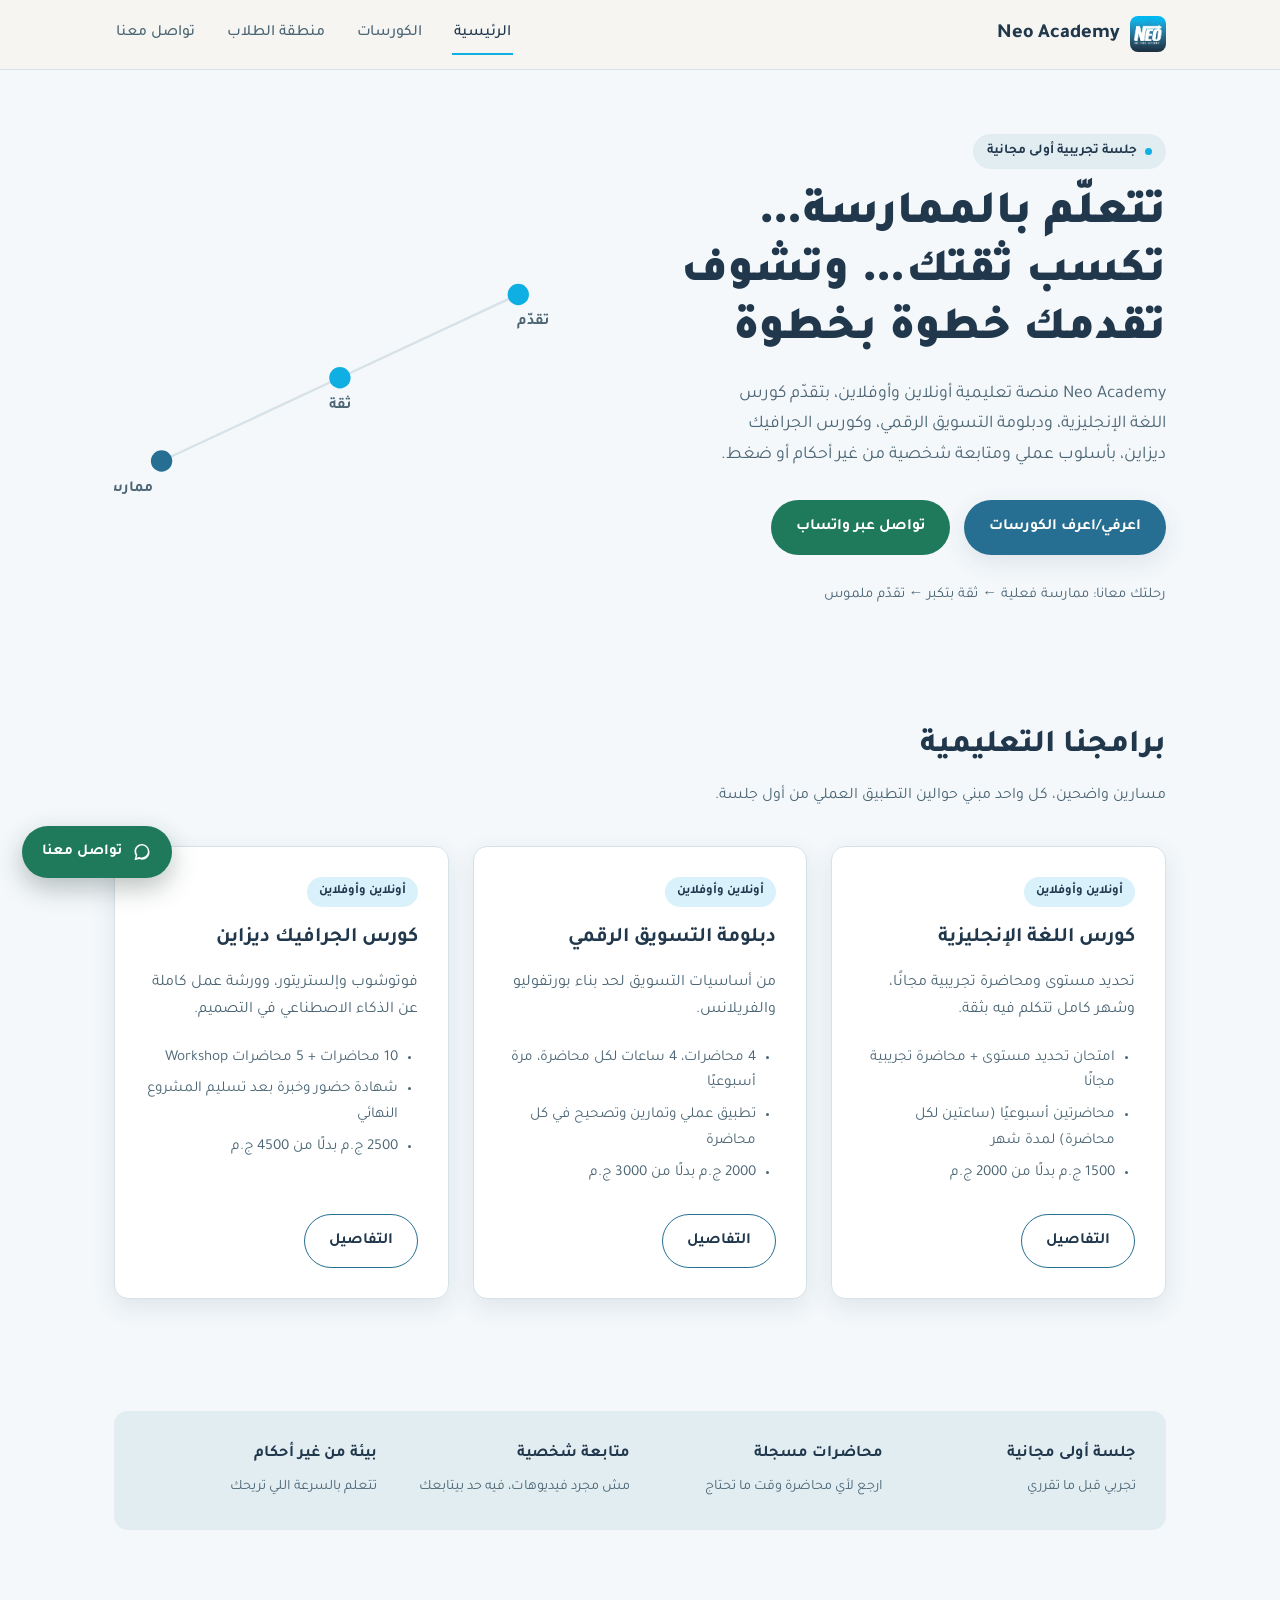
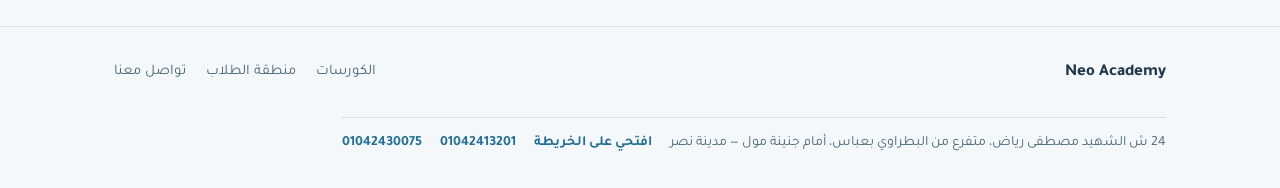
==== commit f487d195: "Add files via upload" ====
--- a/index.html
+++ b/index.html
@@ -1,180 +1,158 @@
-<!doctype html>
+<!DOCTYPE html>
 <html lang="ar" dir="rtl">
-  <head>
-    <meta charset="UTF-8" />
-    <meta name="viewport" content="width=device-width, initial-scale=1.0" />
-    <title>Neo Academy | تعلّم بالممارسة، ابنِ ثقتك</title>
-    <meta
-      name="description"
-      content="Neo Academy: برنامج تعلم اللغة الإنجليزية وبرنامج الجرافيك ديزاين، أونلاين وأوفلاين. جلسة أولى مجانية، ومتابعة شخصية." />
-    <link rel="preconnect" href="https://fonts.googleapis.com" />
-    <link rel="preconnect" href="https://fonts.gstatic.com" crossorigin />
-    <link
-      href="https://fonts.googleapis.com/css2?family=Tajawal:wght@400;500;700;800;900&display=swap"
-      rel="stylesheet" />
-    <link rel="stylesheet" href="styles.css" />
-  </head>
-  <body>
-    <header class="site-header">
-      <div class="container">
-        <a href="index.html" class="brand" aria-label="الرئيسية - Neo Academy">
-          <img src="assets/neo-logo.jpg" alt="شعار Neo Academy" class="brand-mark" />
-          Neo Academy
-        </a>
-        <nav class="main-nav">
-          <a href="index.html" aria-current="page">الرئيسية</a>
-          <a href="courses.html">الكورسات</a>
-          <a href="student-area.html">منطقة الطلاب</a>
-          <a href="contact.html">تواصل معنا</a>
-        </nav>
+<head>
+<meta charset="UTF-8">
+<meta name="viewport" content="width=device-width, initial-scale=1.0">
+<title>Neo Academy | تعلّم بالممارسة، ابنِ ثقتك</title>
+<meta name="description" content="Neo Academy: برنامج تعلم اللغة الإنجليزية وبرنامج الجرافيك ديزاين، أونلاين وأوفلاين. جلسة أولى مجانية، ومتابعة شخصية.">
+<link rel="preconnect" href="https://fonts.googleapis.com">
+<link rel="preconnect" href="https://fonts.gstatic.com" crossorigin>
+<link href="https://fonts.googleapis.com/css2?family=Tajawal:wght@400;500;700;800;900&display=swap" rel="stylesheet">
+<link rel="stylesheet" href="styles.css">
+</head>
+<body>
+
+<header class="site-header">
+  <div class="container">
+    <a href="index.html" class="brand" aria-label="الرئيسية - Neo Academy">
+      <img src="assets/neo-logo.jpg" alt="شعار Neo Academy" class="brand-mark">
+      Neo Academy
+    </a>
+    <nav class="main-nav">
+      <a href="index.html" aria-current="page">الرئيسية</a>
+      <a href="courses.html">الكورسات</a>
+      <a href="student-area.html">منطقة الطلاب</a>
+      <a href="contact.html">تواصل معنا</a>
+    </nav>
+  </div>
+</header>
+
+<main>
+  <section class="hero">
+    <div class="container hero-grid">
+      <div>
+        <span class="eyebrow"><span class="dot"></span> جلسة تجريبية أولى مجانية</span>
+        <h1>تتعلّم بالممارسة… تكسب ثقتك… وتشوف تقدمك خطوة بخطوة</h1>
+        <p class="lede">Neo Academy منصة تعليمية أونلاين وأوفلاين، بتقدّم كورس اللغة الإنجليزية، ودبلومة التسويق الرقمي، وكورس الجرافيك ديزاين، بأسلوب عملي ومتابعة شخصية من غير أحكام أو ضغط.</p>
+        <div class="hero-actions">
+          <a href="courses.html" class="btn btn-primary">اعرفي/اعرف الكورسات</a>
+          <a href="https://wa.me/201042413201?text=عايز%20أعرف%20أكتر%20عن%20كورسات%20Neo%20Academy" class="btn btn-whatsapp" target="_blank" rel="noopener">
+            تواصل عبر واتساب
+          </a>
+        </div>
+        <p class="hero-steps-caption">رحلتك معانا: ممارسة فعلية ← ثقة بتكبر ← تقدّم ملموس</p>
       </div>
-    </header>
+      <div>
+        <svg class="step-line" viewBox="0 0 380 220" xmlns="http://www.w3.org/2000/svg" role="img" aria-label="رحلة التعلم: ممارسة، ثقة، تقدم">
+          <path class="step-path" d="M40 180 L190 110 L340 40"/>
+          <circle class="step-dot is-first" cx="40" cy="180" r="9"/>
+          <circle class="step-dot" cx="190" cy="110" r="9"/>
+          <circle class="step-dot" cx="340" cy="40" r="9"/>
+          <text class="step-label" x="10" y="205" text-anchor="middle">ممارسة</text>
+          <text class="step-label" x="190" y="135" text-anchor="middle">ثقة</text>
+          <text class="step-label" x="352" y="65" text-anchor="middle">تقدّم</text>
+        </svg>
+      </div>
+    </div>
+  </section>
 
-    <main>
-      <section class="hero">
-        <div class="container hero-grid">
-          <div>
-            <span class="eyebrow"><span class="dot"></span> جلسة تجريبية أولى مجانية</span>
-            <h1>تتعلّم بالممارسة… تكسب ثقتك… وتشوف تقدمك خطوة بخطوة</h1>
-            <p class="lede">
-              Neo Academy منصة تعليمية أونلاين وأوفلاين، بتقدّم كورس اللغة الإنجليزية، ودبلومة التسويق الرقمي، وكورس
-              الجرافيك ديزاين، بأسلوب عملي ومتابعة شخصية من غير أحكام أو ضغط.
-            </p>
-            <div class="hero-actions">
-              <a href="courses.html" class="btn btn-primary">اعرفي/اعرف الكورسات</a>
-              <a
-                href="https://wa.me/201042413201?text=عايز%20أعرف%20أكتر%20عن%20كورسات%20Neo%20Academy"
-                class="btn btn-whatsapp"
-                target="_blank"
-                rel="noopener">
-                تواصل عبر واتساب
-              </a>
-            </div>
-            <p class="hero-steps-caption">رحلتك معانا: ممارسة فعلية ← ثقة بتكبر ← تقدّم ملموس</p>
+  <section>
+    <div class="container">
+      <div class="section-head">
+        <h2>برامجنا التعليمية</h2>
+        <p>مسارين واضحين، كل واحد مبني حوالين التطبيق العملي من أول جلسة.</p>
+      </div>
+      <div class="programs-grid">
+        <article class="program-card">
+          <span class="tag">أونلاين وأوفلاين</span>
+          <h3>كورس اللغة الإنجليزية</h3>
+          <p>تحديد مستوى ومحاضرة تجريبية مجانًا، وشهر كامل تتكلم فيه بثقة.</p>
+          <ul>
+            <li>امتحان تحديد مستوى + محاضرة تجريبية مجانًا</li>
+            <li>محاضرتين أسبوعيًا (ساعتين لكل محاضرة) لمدة شهر</li>
+            <li>1500 ج.م بدلًا من 2000 ج.م</li>
+          </ul>
+          <div class="card-actions">
+            <a href="courses.html#english" class="btn btn-outline">التفاصيل</a>
           </div>
-          <div>
-            <svg
-              class="step-line"
-              viewBox="0 0 380 220"
-              xmlns="http://www.w3.org/2000/svg"
-              role="img"
-              aria-label="رحلة التعلم: ممارسة، ثقة، تقدم">
-              <path class="step-path" d="M40 180 L190 110 L340 40" />
+        </article>
+        <article class="program-card">
+          <span class="tag">أونلاين وأوفلاين</span>
+          <h3>دبلومة التسويق الرقمي</h3>
+          <p>من أساسيات التسويق لحد بناء بورتفوليو والفريلانس.</p>
+          <ul>
+            <li>4 محاضرات، 4 ساعات لكل محاضرة، مرة أسبوعيًا</li>
+            <li>تطبيق عملي وتمارين وتصحيح في كل محاضرة</li>
+            <li>2000 ج.م بدلًا من 3000 ج.م</li>
+          </ul>
+          <div class="card-actions">
+            <a href="courses.html#marketing" class="btn btn-outline">التفاصيل</a>
+          </div>
+        </article>
+        <article class="program-card">
+          <span class="tag">أونلاين وأوفلاين</span>
+          <h3>كورس الجرافيك ديزاين</h3>
+          <p>فوتوشوب وإلستريتور، وورشة عمل كاملة عن الذكاء الاصطناعي في التصميم.</p>
+          <ul>
+            <li>10 محاضرات + 5 محاضرات Workshop</li>
+            <li>شهادة حضور وخبرة بعد تسليم المشروع النهائي</li>
+            <li>2500 ج.م بدلًا من 4500 ج.م</li>
+          </ul>
+          <div class="card-actions">
+            <a href="courses.html#design" class="btn btn-outline">التفاصيل</a>
+          </div>
+        </article>
+      </div>
+    </div>
+  </section>
 
-              <circle class="step-dot is-first" cx="40" cy="180" r="9" />
-              <circle class="step-dot" cx="190" cy="110" r="9" />
-              <circle class="step-dot" cx="340" cy="40" r="9" />
-
-              <text class="step-label" x="40" y="205" text-anchor="middle">ممارسة</text>
-              <text class="step-label" x="190" y="135" text-anchor="middle">ثقة</text>
-              <text class="step-label" x="340" y="65" text-anchor="middle">تقدّم</text>
-            </svg>
-          </div>
+  <section>
+    <div class="container">
+      <div class="trust-strip">
+        <div class="trust-item">
+          <strong>جلسة أولى مجانية</strong>
+          <span>تجربي قبل ما تقرري</span>
         </div>
-      </section>
-
-      <section>
-        <div class="container">
-          <div class="section-head">
-            <h2>برامجنا التعليمية</h2>
-            <p>مسارين واضحين، كل واحد مبني حوالين التطبيق العملي من أول جلسة.</p>
-          </div>
-          <div class="programs-grid">
-            <article class="program-card">
-              <span class="tag">أونلاين وأوفلاين</span>
-              <h3>كورس اللغة الإنجليزية</h3>
-              <p>تحديد مستوى ومحاضرة تجريبية مجانًا، وشهر كامل تتكلم فيه بثقة.</p>
-              <ul>
-                <li>امتحان تحديد مستوى + محاضرة تجريبية مجانًا</li>
-                <li>محاضرتين أسبوعيًا (ساعتين لكل محاضرة) لمدة شهر</li>
-                <li>1500 ج.م بدلًا من 2000 ج.م</li>
-              </ul>
-              <div class="card-actions">
-                <a href="courses.html#english" class="btn btn-outline">التفاصيل</a>
-              </div>
-            </article>
-            <article class="program-card">
-              <span class="tag">أونلاين وأوفلاين</span>
-              <h3>دبلومة التسويق الرقمي</h3>
-              <p>من أساسيات التسويق لحد بناء بورتفوليو والفريلانس.</p>
-              <ul>
-                <li>4 محاضرات، 4 ساعات لكل محاضرة، مرة أسبوعيًا</li>
-                <li>تطبيق عملي وتمارين وتصحيح في كل محاضرة</li>
-                <li>2000 ج.م بدلًا من 3000 ج.م</li>
-              </ul>
-              <div class="card-actions">
-                <a href="courses.html#marketing" class="btn btn-outline">التفاصيل</a>
-              </div>
-            </article>
-            <article class="program-card">
-              <span class="tag">أونلاين وأوفلاين</span>
-              <h3>كورس الجرافيك ديزاين</h3>
-              <p>فوتوشوب وإلستريتور، وورشة عمل كاملة عن الذكاء الاصطناعي في التصميم.</p>
-              <ul>
-                <li>10 محاضرات + 5 محاضرات Workshop</li>
-                <li>شهادة حضور وخبرة بعد تسليم المشروع النهائي</li>
-                <li>2500 ج.م بدلًا من 4500 ج.م</li>
-              </ul>
-              <div class="card-actions">
-                <a href="courses.html#design" class="btn btn-outline">التفاصيل</a>
-              </div>
-            </article>
-          </div>
+        <div class="trust-item">
+          <strong>محاضرات مسجلة</strong>
+          <span>ارجع لأي محاضرة وقت ما تحتاج</span>
         </div>
-      </section>
-
-      <section>
-        <div class="container">
-          <div class="trust-strip">
-            <div class="trust-item">
-              <strong>جلسة أولى مجانية</strong>
-              <span>تجربي قبل ما تقرري</span>
-            </div>
-            <div class="trust-item">
-              <strong>محاضرات مسجلة</strong>
-              <span>ارجع لأي محاضرة وقت ما تحتاج</span>
-            </div>
-            <div class="trust-item">
-              <strong>متابعة شخصية</strong>
-              <span>مش مجرد فيديوهات، فيه حد بيتابعك</span>
-            </div>
-            <div class="trust-item">
-              <strong>بيئة من غير أحكام</strong>
-              <span>تتعلم بالسرعة اللي تريحك</span>
-            </div>
-          </div>
+        <div class="trust-item">
+          <strong>متابعة شخصية</strong>
+          <span>مش مجرد فيديوهات، فيه حد بيتابعك</span>
         </div>
-      </section>
-    </main>
-
-    <footer class="site-footer">
-      <div class="container footer-grid">
-        <span class="brand">Neo Academy</span>
-        <div class="footer-links">
-          <a href="courses.html">الكورسات</a>
-          <a href="student-area.html">منطقة الطلاب</a>
-          <a href="contact.html">تواصل معنا</a>
-        </div>
-        <div class="footer-meta">
-          <span>24 ش الشهيد مصطفى رياض، متفرع من البطراوي بعباس، أمام جنينة مول — مدينة نصر</span>
-          <a href="https://maps.app.goo.gl/xhikviryJgcuJ6JB6" target="_blank" rel="noopener">افتحي على الخريطة</a>
-          <a href="https://wa.me/201042413201" target="_blank" rel="noopener">01042413201</a>
-          <a href="https://wa.me/201042430075" target="_blank" rel="noopener">01042430075</a>
+        <div class="trust-item">
+          <strong>بيئة من غير أحكام</strong>
+          <span>تتعلم بالسرعة اللي تريحك</span>
         </div>
       </div>
-    </footer>
+    </div>
+  </section>
+</main>
 
-    <a
-      href="https://wa.me/201042413201"
-      class="wa-float"
-      target="_blank"
-      rel="noopener"
-      aria-label="تواصل معنا فورًا على واتساب">
-      <svg viewBox="0 0 32 32" fill="currentColor" xmlns="http://www.w3.org/2000/svg" aria-hidden="true">
-        <path
-          d="M16 3C9.4 3 4 8.4 4 15c0 2.4.7 4.6 1.9 6.5L4 29l7.7-1.8C13.4 28 14.7 28.3 16 28.3c6.6 0 12-5.4 12-12S22.6 3 16 3zm0 22c-1.2 0-2.4-.2-3.5-.7l-.5-.2-4.6 1.1 1.1-4.5-.3-.5C7.4 18.1 6.7 16.6 6.7 15c0-5.1 4.2-9.3 9.3-9.3s9.3 4.2 9.3 9.3-4.2 9.3-9.3 9.3z" />
-      </svg>
-      تواصل معنا
-    </a>
-  </body>
+<footer class="site-footer">
+  <div class="container footer-grid">
+    <span class="brand">Neo Academy</span>
+    <div class="footer-links">
+      <a href="courses.html">الكورسات</a>
+      <a href="student-area.html">منطقة الطلاب</a>
+      <a href="contact.html">تواصل معنا</a>
+    </div>
+    <div class="footer-meta">
+      <span>24 ش الشهيد مصطفى رياض، متفرع من البطراوي بعباس، أمام جنينة مول — مدينة نصر</span>
+      <a href="https://maps.app.goo.gl/xhikviryJgcuJ6JB6" target="_blank" rel="noopener">افتحي على الخريطة</a>
+      <a href="https://wa.me/201042413201" target="_blank" rel="noopener">01042413201</a>
+      <a href="https://wa.me/201042430075" target="_blank" rel="noopener">01042430075</a>
+    </div>
+  </div>
+</footer>
+
+<a href="https://wa.me/201042413201" class="wa-float" target="_blank" rel="noopener" aria-label="تواصل معنا فورًا على واتساب">
+  <svg viewBox="0 0 32 32" fill="currentColor" xmlns="http://www.w3.org/2000/svg" aria-hidden="true">
+    <path d="M16 3C9.4 3 4 8.4 4 15c0 2.4.7 4.6 1.9 6.5L4 29l7.7-1.8C13.4 28 14.7 28.3 16 28.3c6.6 0 12-5.4 12-12S22.6 3 16 3zm0 22c-1.2 0-2.4-.2-3.5-.7l-.5-.2-4.6 1.1 1.1-4.5-.3-.5C7.4 18.1 6.7 16.6 6.7 15c0-5.1 4.2-9.3 9.3-9.3s9.3 4.2 9.3 9.3-4.2 9.3-9.3 9.3z"/>
+  </svg>
+  تواصل معنا
+</a>
+
+</body>
 </html>
--- a/styles.css
+++ b/styles.css
@@ -640,6 +640,17 @@
   .wa-float { bottom: 16px; left: 16px; padding: 11px 16px; font-size: 0.88rem; }
 }
 
+.btn-secondary {
+  background: transparent;
+  border: 1px solid var(--brand-blue, #266F92);
+  color: var(--brand-blue, #266F92);
+}
+.btn-secondary:hover { background: rgba(38, 111, 146, 0.08); }
+
+.course-block { margin-bottom: 36px; }
+.course-block h3 { margin-bottom: 16px; }
+.lesson-card h4 { margin: 0 0 8px; }
+
 @media (prefers-reduced-motion: reduce) {
   html { scroll-behavior: auto; }
   * { transition: none !important; }
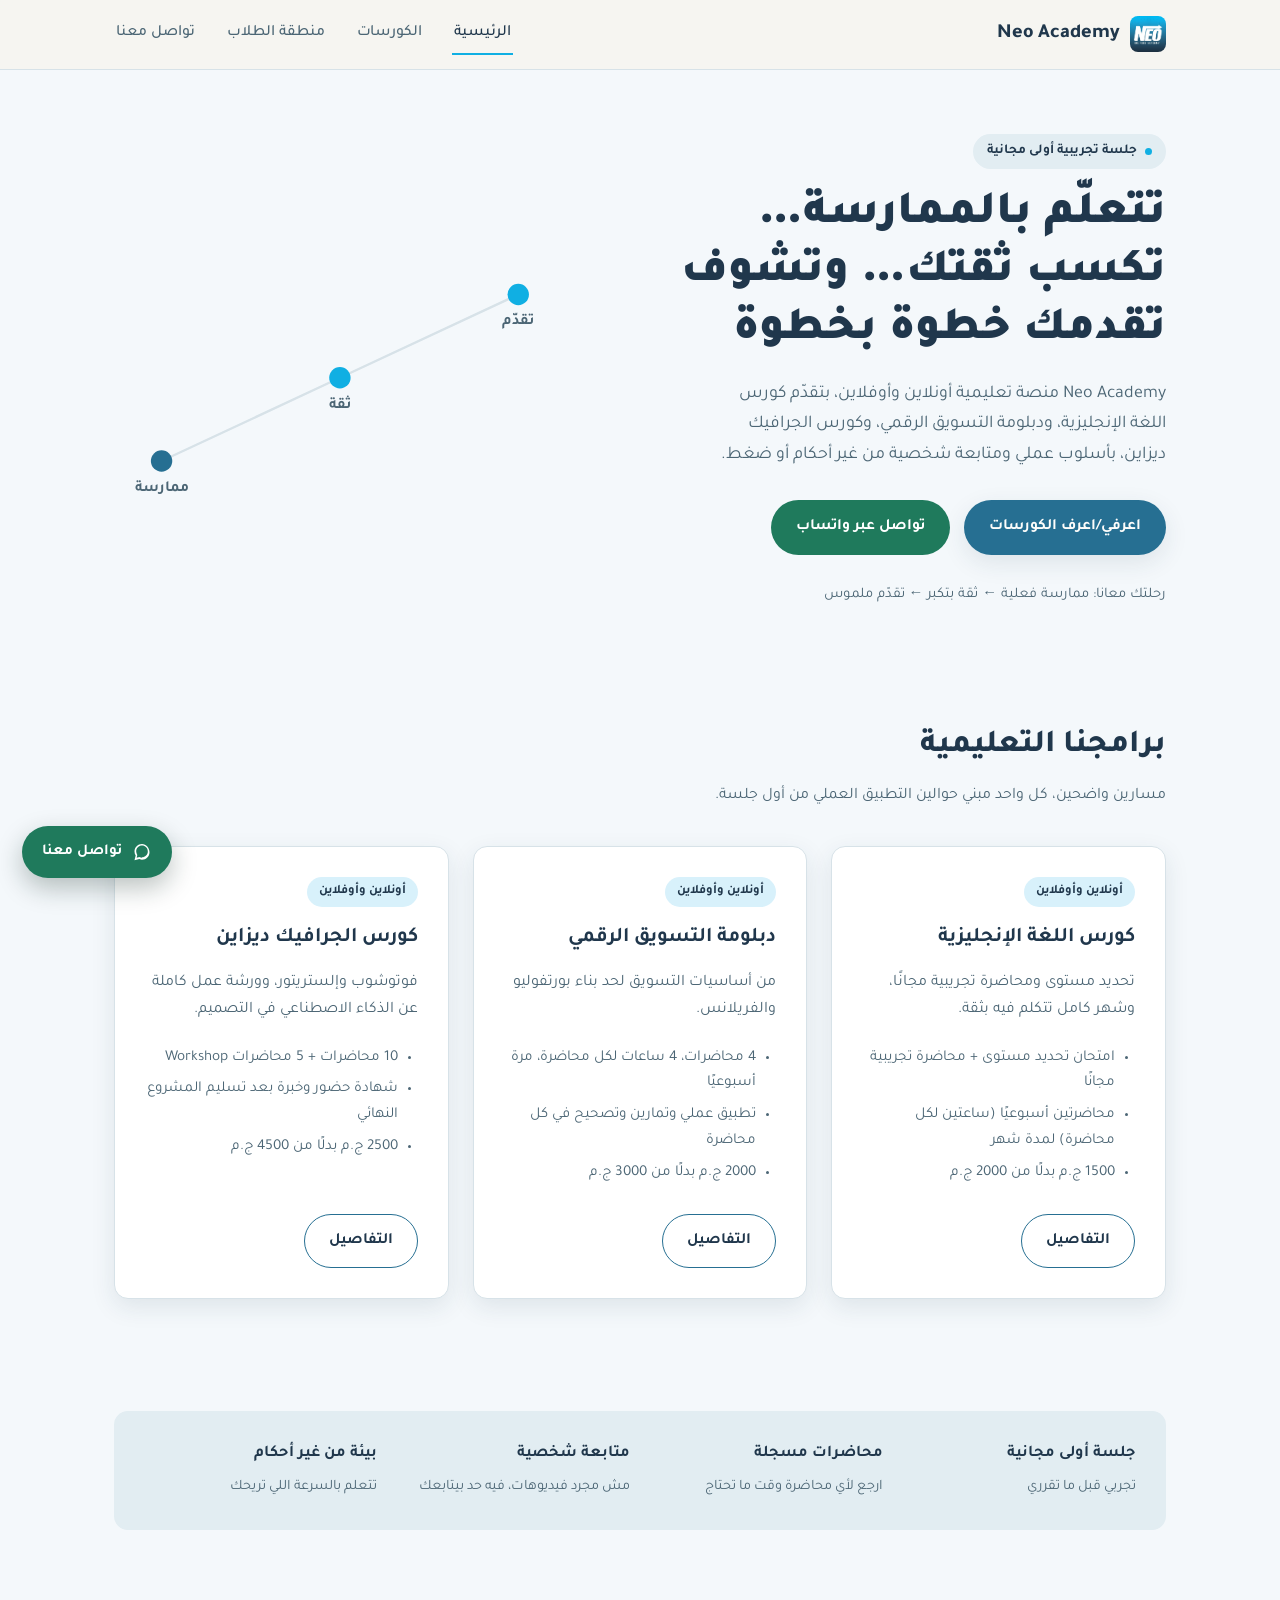
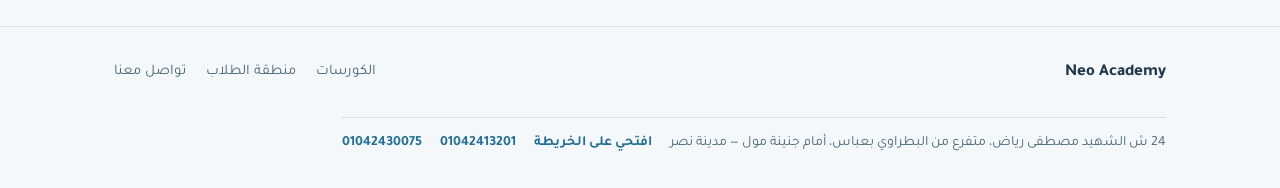
==== commit 26632f10: "Add files via upload" ====
--- a/index.html
+++ b/index.html
@@ -48,9 +48,9 @@
           <circle class="step-dot is-first" cx="40" cy="180" r="9"/>
           <circle class="step-dot" cx="190" cy="110" r="9"/>
           <circle class="step-dot" cx="340" cy="40" r="9"/>
-          <text class="step-label" x="10" y="205" text-anchor="middle">ممارسة</text>
+          <text class="step-label" x="40" y="205" text-anchor="middle">ممارسة</text>
           <text class="step-label" x="190" y="135" text-anchor="middle">ثقة</text>
-          <text class="step-label" x="352" y="65" text-anchor="middle">تقدّم</text>
+          <text class="step-label" x="340" y="65" text-anchor="middle">تقدّم</text>
         </svg>
       </div>
     </div>
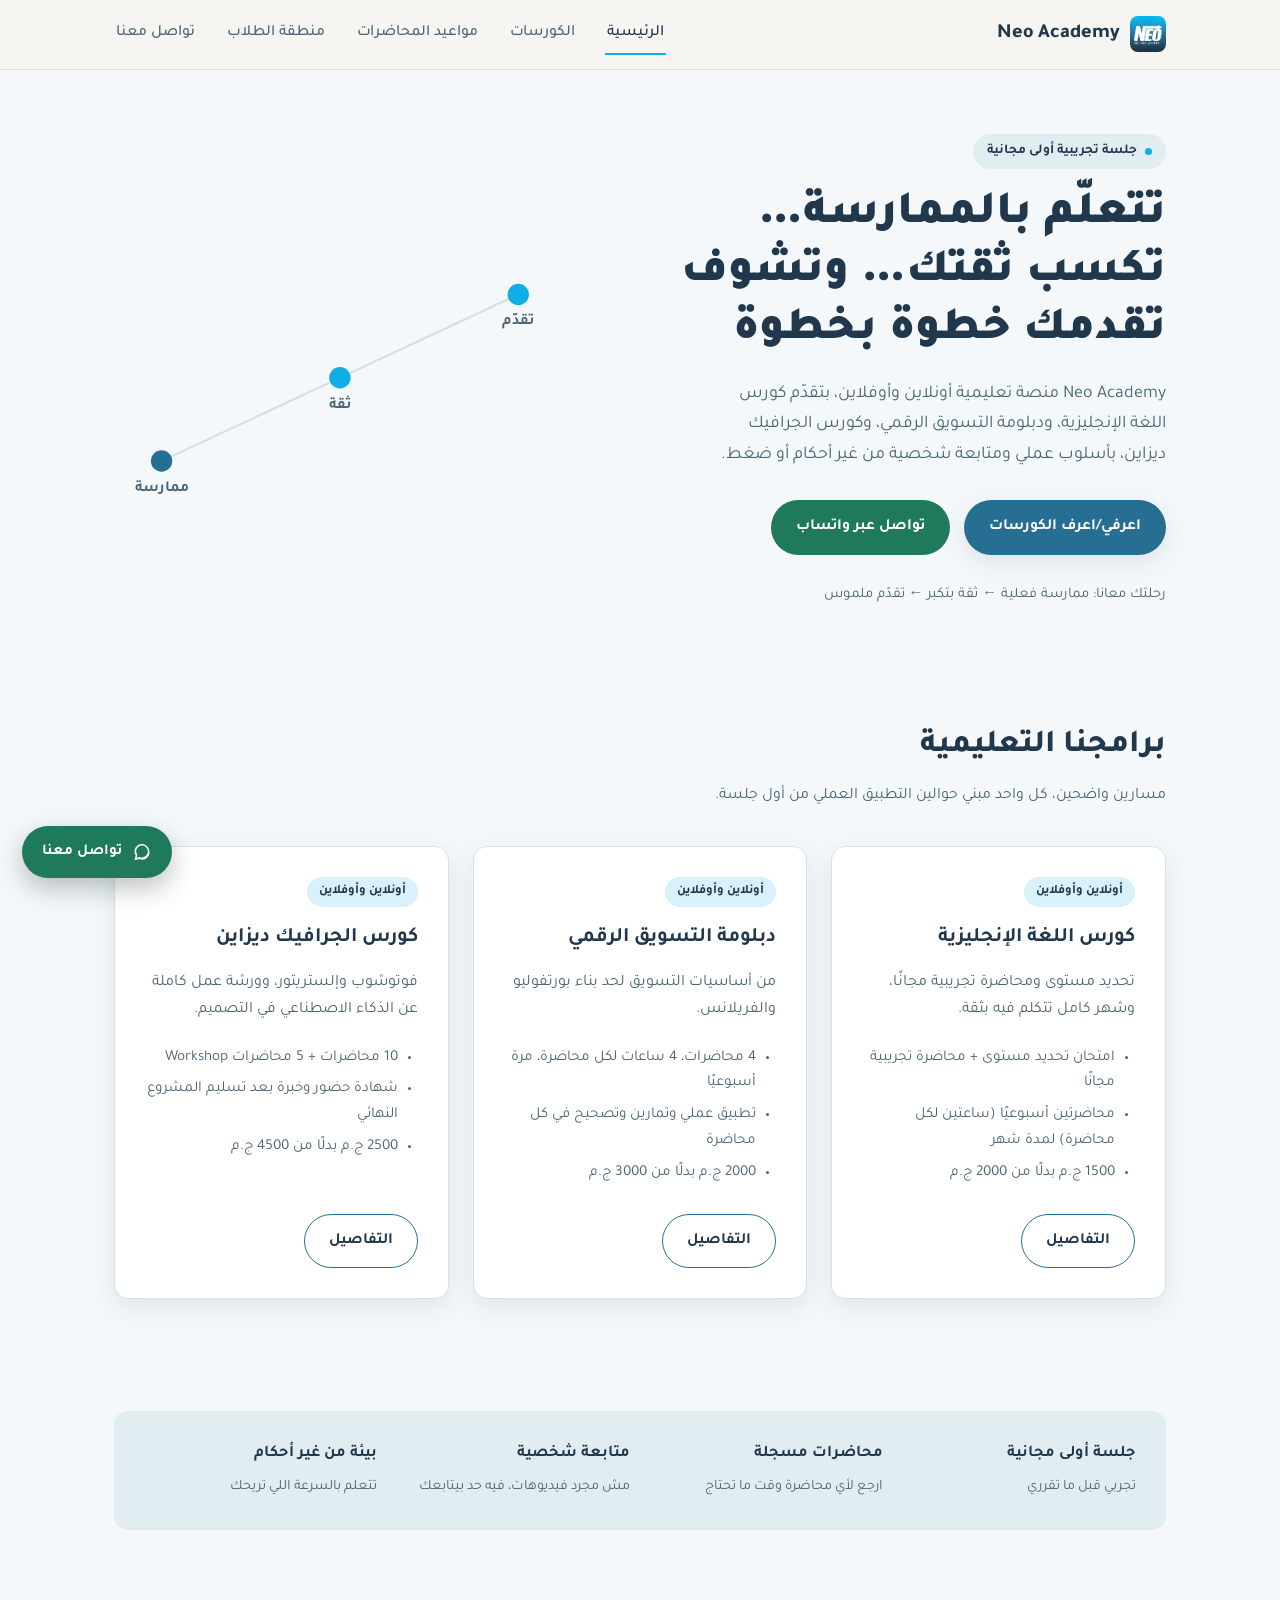
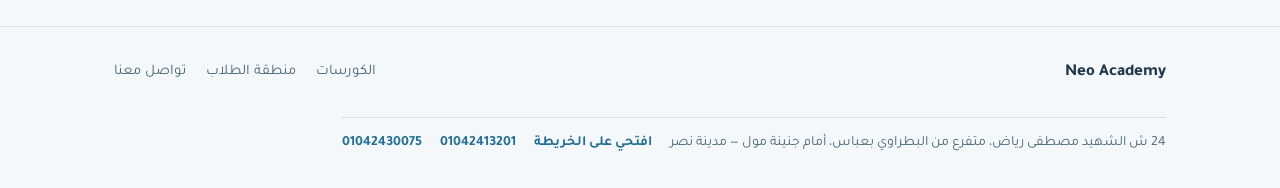
==== commit 7b4606b2: "Add files via upload" ====
--- a/index.html
+++ b/index.html
@@ -21,6 +21,7 @@
     <nav class="main-nav">
       <a href="index.html" aria-current="page">الرئيسية</a>
       <a href="courses.html">الكورسات</a>
+      <a href="calendar.html">مواعيد المحاضرات</a>
       <a href="student-area.html">منطقة الطلاب</a>
       <a href="contact.html">تواصل معنا</a>
     </nav>
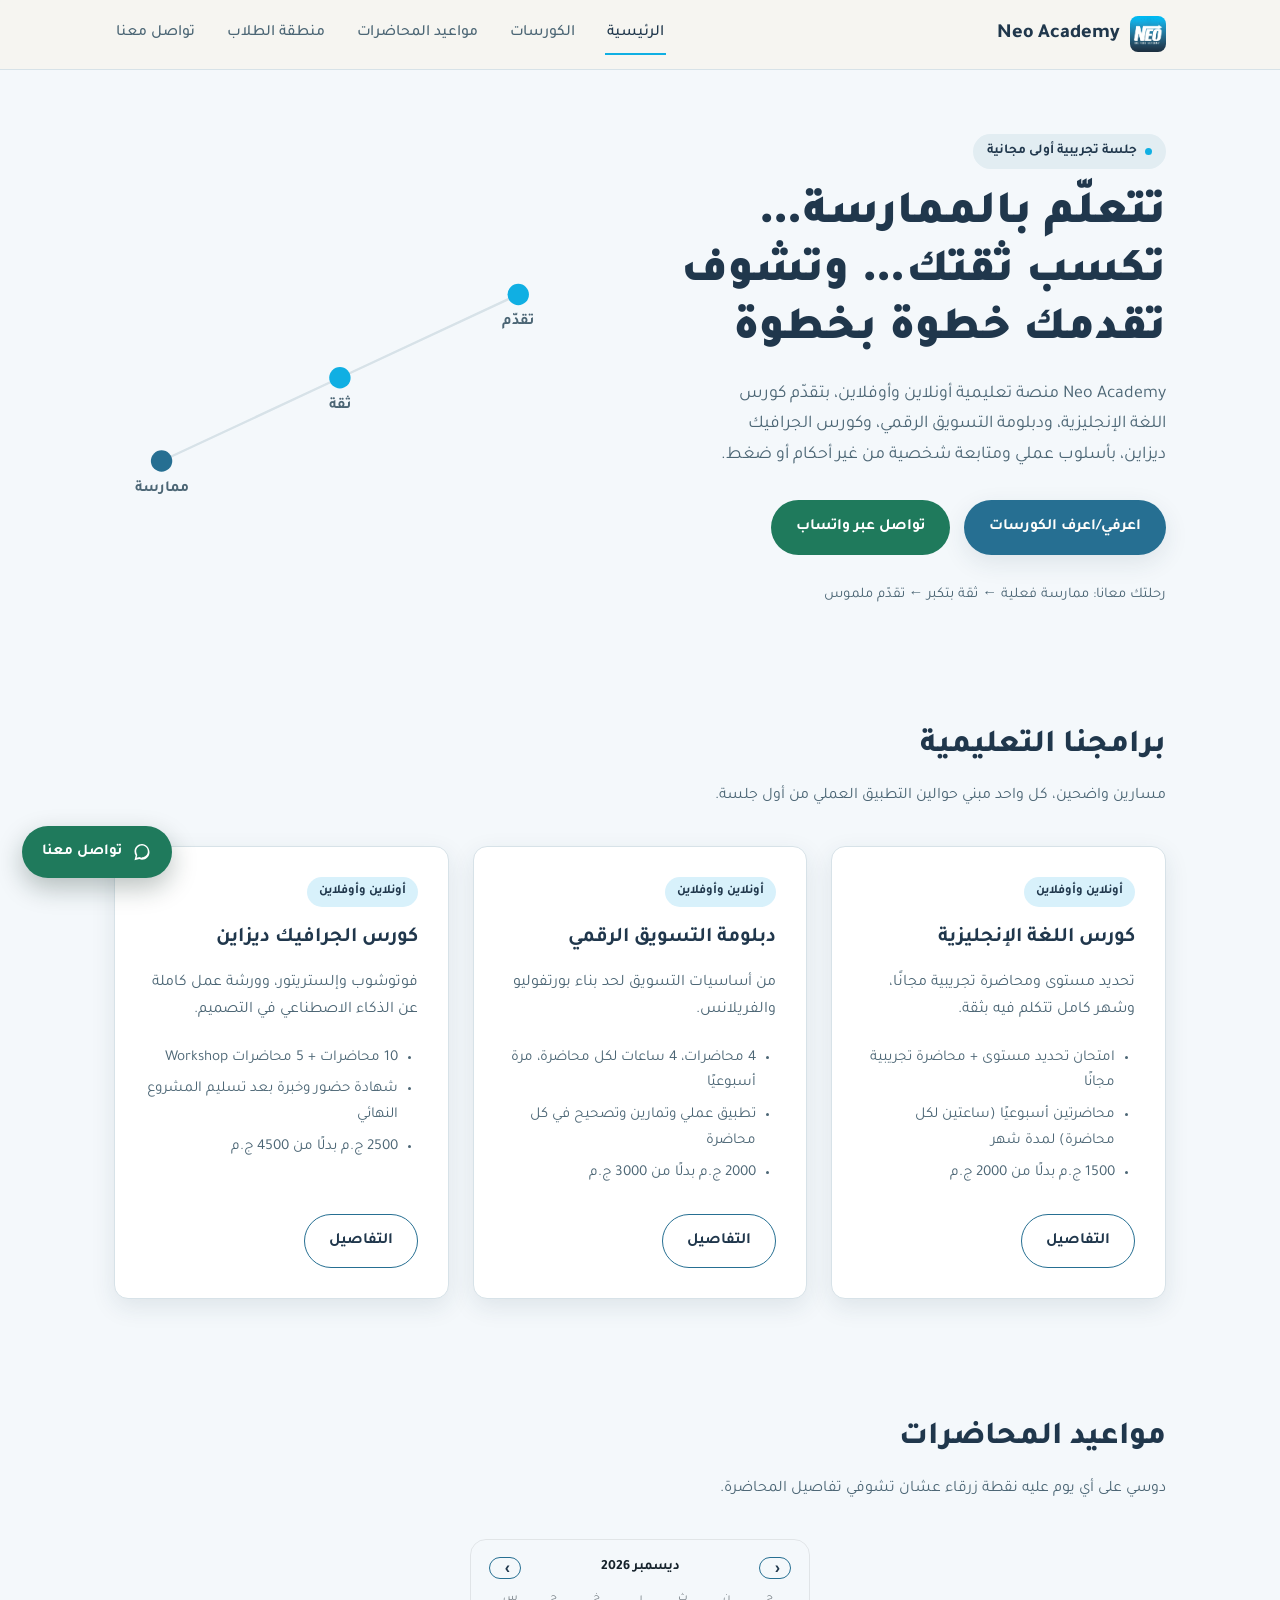
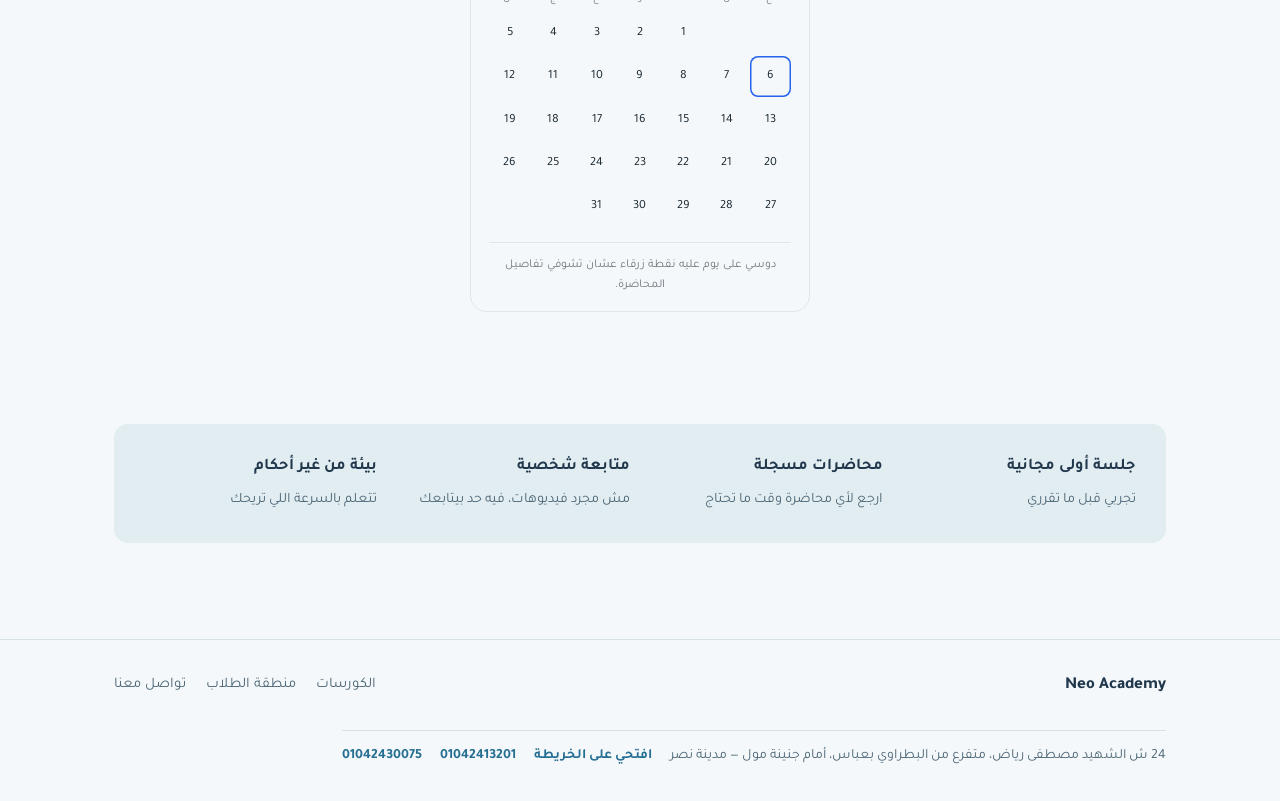
==== commit ca2b7176: "Add files via upload" ====
--- a/index.html
+++ b/index.html
@@ -107,6 +107,284 @@
     </div>
   </section>
 
+  <!-- =======================================================
+       ودجت "مواعيد المحاضرات" — يورّث فونت وستايل الموقع
+       ======================================================= -->
+  <section id="lecture-calendar" aria-label="مواعيد المحاضرات">
+    <div class="container">
+      <div class="section-head">
+        <h2>مواعيد المحاضرات</h2>
+        <p>دوسي على أي يوم عليه نقطة زرقاء عشان تشوفي تفاصيل المحاضرة.</p>
+      </div>
+
+      <div class="cal-widget">
+        <div class="cal-card">
+
+          <div class="cal-head">
+            <button type="button" class="btn btn-outline cal-nav-btn" id="calPrev" aria-label="الشهر اللي فات">‹</button>
+            <span class="cal-month" id="calMonthLabel"></span>
+            <button type="button" class="btn btn-outline cal-nav-btn" id="calNext" aria-label="الشهر الجاي">›</button>
+          </div>
+
+          <div class="cal-weekdays">
+            <span>ح</span><span>ن</span><span>ث</span><span>ر</span><span>خ</span><span>ج</span><span>س</span>
+          </div>
+
+          <div class="cal-grid" id="calGrid"></div>
+
+          <div class="cal-details" id="calDetails">
+            <p class="cal-hint">دوسي على يوم عليه نقطة زرقاء عشان تشوفي تفاصيل المحاضرة.</p>
+          </div>
+
+        </div>
+      </div>
+    </div>
+  </section>
+
+  <style>
+    /* اللون الأساسي بس — عدّليه لو مش مطابق للون الأساسي في styles.css */
+    #lecture-calendar { --na-accent: #2563eb; }
+
+    .cal-widget {
+      max-width: 340px;
+      margin: 0 auto;
+    }
+
+    .cal-card {
+      border: 1px solid rgba(0,0,0,0.08);
+      border-radius: 16px;
+      padding: 16px 18px;
+    }
+
+    .cal-head {
+      display: flex;
+      align-items: center;
+      justify-content: space-between;
+      margin-bottom: 10px;
+    }
+
+    .cal-nav-btn {
+      padding: 2px 10px;
+      line-height: 1;
+      font-size: 16px;
+      min-width: 32px;
+      text-align: center;
+    }
+
+    .cal-month {
+      font-weight: 700;
+      font-size: 14px;
+    }
+
+    .cal-weekdays {
+      display: grid;
+      grid-template-columns: repeat(7, 1fr);
+      text-align: center;
+      font-size: 11px;
+      opacity: .6;
+      margin-bottom: 4px;
+    }
+
+    .cal-grid {
+      display: grid;
+      grid-template-columns: repeat(7, 1fr);
+      gap: 2px;
+    }
+
+    .cal-day {
+      position: relative;
+      aspect-ratio: 1 / 1;
+      display: flex;
+      align-items: center;
+      justify-content: center;
+      font-size: 12.5px;
+      border-radius: 8px;
+      background: transparent;
+      border: none;
+      font-family: inherit;
+      color: inherit;
+    }
+
+    .cal-day.cal-empty { visibility: hidden; }
+
+    .cal-day.cal-has-lecture {
+      cursor: pointer;
+      font-weight: 700;
+    }
+    .cal-day.cal-has-lecture:hover { background: rgba(0,0,0,0.04); }
+
+    .cal-day.cal-selected {
+      background: var(--na-accent);
+      color: #fff;
+    }
+    .cal-day.cal-selected .cal-dot { background: #fff; }
+
+    .cal-day.cal-today {
+      box-shadow: inset 0 0 0 1.5px var(--na-accent);
+    }
+
+    .cal-dot {
+      position: absolute;
+      bottom: 4px;
+      width: 5px;
+      height: 5px;
+      border-radius: 50%;
+      background: var(--na-accent);
+    }
+
+    .cal-details {
+      margin-top: 14px;
+      padding-top: 12px;
+      border-top: 1px solid rgba(0,0,0,0.08);
+      min-height: 44px;
+    }
+
+    .cal-hint {
+      margin: 0;
+      font-size: 12px;
+      opacity: .6;
+      text-align: center;
+    }
+
+    .cal-lecture {
+      display: flex;
+      flex-direction: column;
+      gap: 4px;
+    }
+
+    .cal-lecture .cal-course {
+      font-size: 13.5px;
+      font-weight: 700;
+    }
+
+    .cal-lecture .cal-meta {
+      font-size: 12.5px;
+      opacity: .65;
+    }
+
+    .cal-lecture .cal-badge {
+      display: inline-block;
+      align-self: flex-start;
+      background: color-mix(in srgb, var(--na-accent) 12%, white);
+      color: var(--na-accent);
+      font-size: 11px;
+      font-weight: 700;
+      padding: 2px 8px;
+      border-radius: 999px;
+      margin-top: 2px;
+    }
+  </style>
+
+  <script>
+    (function () {
+      /* =========================================================
+         بيانات المحاضرات — استبدليها ببياناتك الحقيقية
+         صيغة التاريخ: "YYYY-MM-DD"، وممكن أكتر من محاضرة في نفس اليوم
+         ========================================================= */
+      const LECTURES = {
+        "2026-08-27": [
+          { course: "كورس اللغة الإنجليزية", title: "محاضرة تجريبية مجانية", time: "6:00 م - 8:00 م" }
+        ],
+        "2026-08-30": [
+          { course: "دبلومة التسويق الرقمي", title: "أساسيات التسويق الرقمي", time: "4:00 م - 8:00 م" }
+        ]
+      };
+
+      const monthNames = [
+        "يناير","فبراير","مارس","أبريل","مايو","يونيو",
+        "يوليو","أغسطس","سبتمبر","أكتوبر","نوفمبر","ديسمبر"
+      ];
+
+      let current = new Date();
+      current.setDate(1);
+
+      const grid = document.getElementById("calGrid");
+      const monthLabel = document.getElementById("calMonthLabel");
+      const details = document.getElementById("calDetails");
+      const prevBtn = document.getElementById("calPrev");
+      const nextBtn = document.getElementById("calNext");
+
+      function pad(n) { return String(n).padStart(2, "0"); }
+      function keyFor(y, m, d) { return `${y}-${pad(m + 1)}-${pad(d)}`; }
+
+      function render() {
+        const year = current.getFullYear();
+        const month = current.getMonth();
+        monthLabel.textContent = `${monthNames[month]} ${year}`;
+
+        const firstDay = new Date(year, month, 1).getDay();
+        const daysInMonth = new Date(year, month + 1, 0).getDate();
+
+        const today = new Date();
+        const todayKey = keyFor(today.getFullYear(), today.getMonth(), today.getDate());
+
+        grid.innerHTML = "";
+
+        for (let i = 0; i < firstDay; i++) {
+          const empty = document.createElement("div");
+          empty.className = "cal-day cal-empty";
+          grid.appendChild(empty);
+        }
+
+        for (let d = 1; d <= daysInMonth; d++) {
+          const key = keyFor(year, month, d);
+          const hasLecture = Array.isArray(LECTURES[key]) && LECTURES[key].length > 0;
+
+          const cell = document.createElement("button");
+          cell.type = "button";
+          cell.className = "cal-day";
+          if (hasLecture) cell.classList.add("cal-has-lecture");
+          if (key === todayKey) cell.classList.add("cal-today");
+          cell.textContent = d;
+
+          if (hasLecture) {
+            const dot = document.createElement("span");
+            dot.className = "cal-dot";
+            cell.appendChild(dot);
+            cell.addEventListener("click", () => selectDay(key, cell));
+          }
+
+          grid.appendChild(cell);
+        }
+      }
+
+      function selectDay(key, cell) {
+        grid.querySelectorAll(".cal-day.cal-selected")
+          .forEach(el => el.classList.remove("cal-selected"));
+        cell.classList.add("cal-selected");
+
+        const lectures = LECTURES[key] || [];
+        const [y, m, d] = key.split("-");
+
+        details.innerHTML = "";
+        lectures.forEach(lec => {
+          const wrap = document.createElement("div");
+          wrap.className = "cal-lecture";
+          wrap.innerHTML = `
+            <span class="cal-course">${lec.course}</span>
+            <span class="cal-meta">${lec.title} — ${d}/${m}</span>
+            <span class="cal-badge">${lec.time}</span>
+          `;
+          details.appendChild(wrap);
+        });
+      }
+
+      prevBtn.addEventListener("click", () => {
+        current.setMonth(current.getMonth() - 1);
+        render();
+        details.innerHTML = '<p class="cal-hint">دوسي على يوم عليه نقطة زرقاء عشان تشوفي تفاصيل المحاضرة.</p>';
+      });
+
+      nextBtn.addEventListener("click", () => {
+        current.setMonth(current.getMonth() + 1);
+        render();
+        details.innerHTML = '<p class="cal-hint">دوسي على يوم عليه نقطة زرقاء عشان تشوفي تفاصيل المحاضرة.</p>';
+      });
+
+      render();
+    })();
+  </script>
+
   <section>
     <div class="container">
       <div class="trust-strip">
@@ -156,4 +434,4 @@
 </a>
 
 </body>
-</html>
+</html>
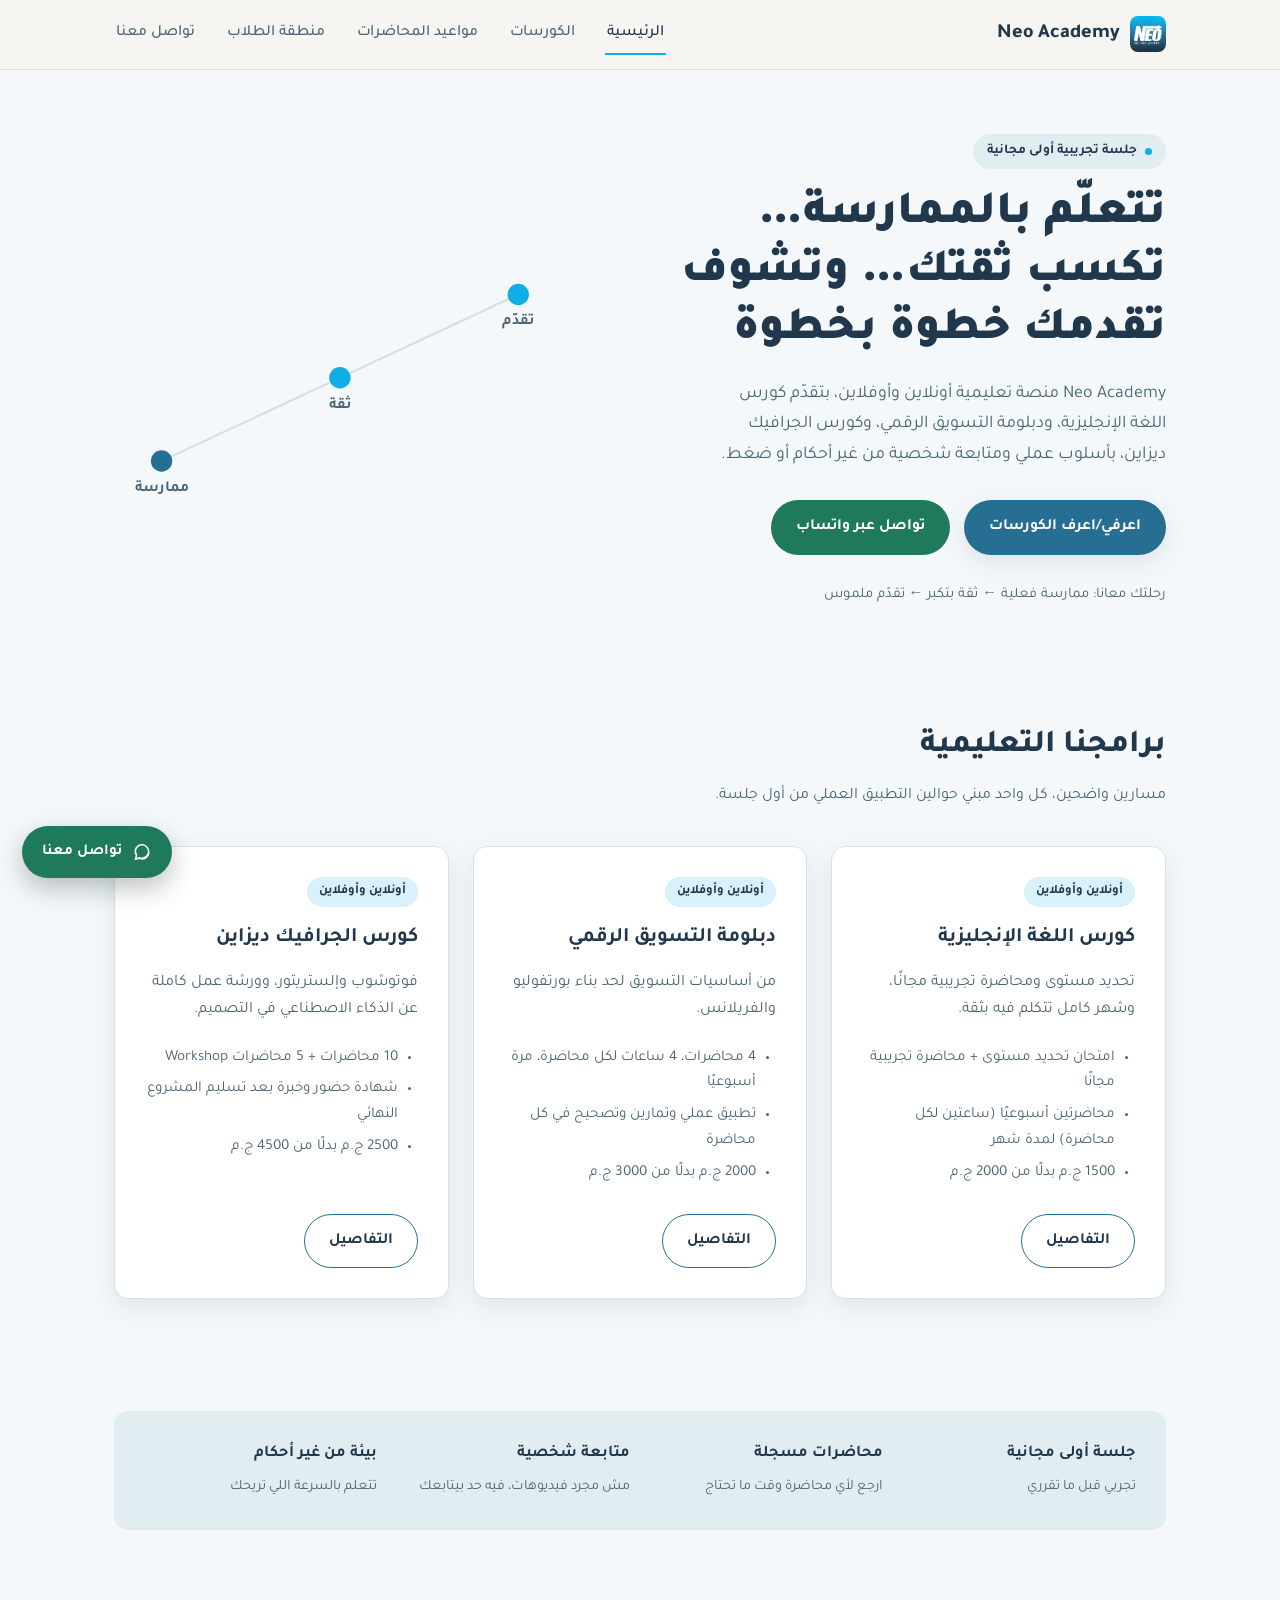
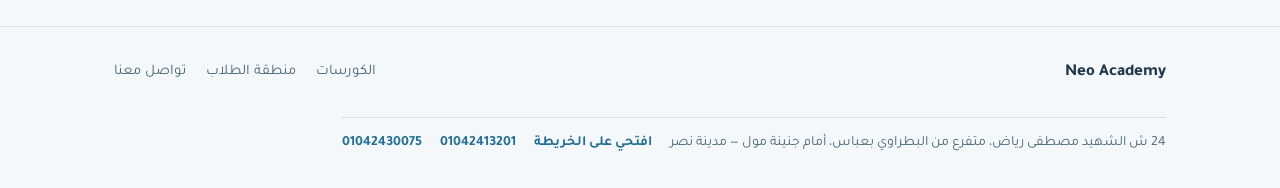
==== commit 87d214f8: "Add files via upload" ====
--- a/index.html
+++ b/index.html
@@ -107,284 +107,6 @@
     </div>
   </section>
 
-  <!-- =======================================================
-       ودجت "مواعيد المحاضرات" — يورّث فونت وستايل الموقع
-       ======================================================= -->
-  <section id="lecture-calendar" aria-label="مواعيد المحاضرات">
-    <div class="container">
-      <div class="section-head">
-        <h2>مواعيد المحاضرات</h2>
-        <p>دوسي على أي يوم عليه نقطة زرقاء عشان تشوفي تفاصيل المحاضرة.</p>
-      </div>
-
-      <div class="cal-widget">
-        <div class="cal-card">
-
-          <div class="cal-head">
-            <button type="button" class="btn btn-outline cal-nav-btn" id="calPrev" aria-label="الشهر اللي فات">‹</button>
-            <span class="cal-month" id="calMonthLabel"></span>
-            <button type="button" class="btn btn-outline cal-nav-btn" id="calNext" aria-label="الشهر الجاي">›</button>
-          </div>
-
-          <div class="cal-weekdays">
-            <span>ح</span><span>ن</span><span>ث</span><span>ر</span><span>خ</span><span>ج</span><span>س</span>
-          </div>
-
-          <div class="cal-grid" id="calGrid"></div>
-
-          <div class="cal-details" id="calDetails">
-            <p class="cal-hint">دوسي على يوم عليه نقطة زرقاء عشان تشوفي تفاصيل المحاضرة.</p>
-          </div>
-
-        </div>
-      </div>
-    </div>
-  </section>
-
-  <style>
-    /* اللون الأساسي بس — عدّليه لو مش مطابق للون الأساسي في styles.css */
-    #lecture-calendar { --na-accent: #2563eb; }
-
-    .cal-widget {
-      max-width: 340px;
-      margin: 0 auto;
-    }
-
-    .cal-card {
-      border: 1px solid rgba(0,0,0,0.08);
-      border-radius: 16px;
-      padding: 16px 18px;
-    }
-
-    .cal-head {
-      display: flex;
-      align-items: center;
-      justify-content: space-between;
-      margin-bottom: 10px;
-    }
-
-    .cal-nav-btn {
-      padding: 2px 10px;
-      line-height: 1;
-      font-size: 16px;
-      min-width: 32px;
-      text-align: center;
-    }
-
-    .cal-month {
-      font-weight: 700;
-      font-size: 14px;
-    }
-
-    .cal-weekdays {
-      display: grid;
-      grid-template-columns: repeat(7, 1fr);
-      text-align: center;
-      font-size: 11px;
-      opacity: .6;
-      margin-bottom: 4px;
-    }
-
-    .cal-grid {
-      display: grid;
-      grid-template-columns: repeat(7, 1fr);
-      gap: 2px;
-    }
-
-    .cal-day {
-      position: relative;
-      aspect-ratio: 1 / 1;
-      display: flex;
-      align-items: center;
-      justify-content: center;
-      font-size: 12.5px;
-      border-radius: 8px;
-      background: transparent;
-      border: none;
-      font-family: inherit;
-      color: inherit;
-    }
-
-    .cal-day.cal-empty { visibility: hidden; }
-
-    .cal-day.cal-has-lecture {
-      cursor: pointer;
-      font-weight: 700;
-    }
-    .cal-day.cal-has-lecture:hover { background: rgba(0,0,0,0.04); }
-
-    .cal-day.cal-selected {
-      background: var(--na-accent);
-      color: #fff;
-    }
-    .cal-day.cal-selected .cal-dot { background: #fff; }
-
-    .cal-day.cal-today {
-      box-shadow: inset 0 0 0 1.5px var(--na-accent);
-    }
-
-    .cal-dot {
-      position: absolute;
-      bottom: 4px;
-      width: 5px;
-      height: 5px;
-      border-radius: 50%;
-      background: var(--na-accent);
-    }
-
-    .cal-details {
-      margin-top: 14px;
-      padding-top: 12px;
-      border-top: 1px solid rgba(0,0,0,0.08);
-      min-height: 44px;
-    }
-
-    .cal-hint {
-      margin: 0;
-      font-size: 12px;
-      opacity: .6;
-      text-align: center;
-    }
-
-    .cal-lecture {
-      display: flex;
-      flex-direction: column;
-      gap: 4px;
-    }
-
-    .cal-lecture .cal-course {
-      font-size: 13.5px;
-      font-weight: 700;
-    }
-
-    .cal-lecture .cal-meta {
-      font-size: 12.5px;
-      opacity: .65;
-    }
-
-    .cal-lecture .cal-badge {
-      display: inline-block;
-      align-self: flex-start;
-      background: color-mix(in srgb, var(--na-accent) 12%, white);
-      color: var(--na-accent);
-      font-size: 11px;
-      font-weight: 700;
-      padding: 2px 8px;
-      border-radius: 999px;
-      margin-top: 2px;
-    }
-  </style>
-
-  <script>
-    (function () {
-      /* =========================================================
-         بيانات المحاضرات — استبدليها ببياناتك الحقيقية
-         صيغة التاريخ: "YYYY-MM-DD"، وممكن أكتر من محاضرة في نفس اليوم
-         ========================================================= */
-      const LECTURES = {
-        "2026-08-27": [
-          { course: "كورس اللغة الإنجليزية", title: "محاضرة تجريبية مجانية", time: "6:00 م - 8:00 م" }
-        ],
-        "2026-08-30": [
-          { course: "دبلومة التسويق الرقمي", title: "أساسيات التسويق الرقمي", time: "4:00 م - 8:00 م" }
-        ]
-      };
-
-      const monthNames = [
-        "يناير","فبراير","مارس","أبريل","مايو","يونيو",
-        "يوليو","أغسطس","سبتمبر","أكتوبر","نوفمبر","ديسمبر"
-      ];
-
-      let current = new Date();
-      current.setDate(1);
-
-      const grid = document.getElementById("calGrid");
-      const monthLabel = document.getElementById("calMonthLabel");
-      const details = document.getElementById("calDetails");
-      const prevBtn = document.getElementById("calPrev");
-      const nextBtn = document.getElementById("calNext");
-
-      function pad(n) { return String(n).padStart(2, "0"); }
-      function keyFor(y, m, d) { return `${y}-${pad(m + 1)}-${pad(d)}`; }
-
-      function render() {
-        const year = current.getFullYear();
-        const month = current.getMonth();
-        monthLabel.textContent = `${monthNames[month]} ${year}`;
-
-        const firstDay = new Date(year, month, 1).getDay();
-        const daysInMonth = new Date(year, month + 1, 0).getDate();
-
-        const today = new Date();
-        const todayKey = keyFor(today.getFullYear(), today.getMonth(), today.getDate());
-
-        grid.innerHTML = "";
-
-        for (let i = 0; i < firstDay; i++) {
-          const empty = document.createElement("div");
-          empty.className = "cal-day cal-empty";
-          grid.appendChild(empty);
-        }
-
-        for (let d = 1; d <= daysInMonth; d++) {
-          const key = keyFor(year, month, d);
-          const hasLecture = Array.isArray(LECTURES[key]) && LECTURES[key].length > 0;
-
-          const cell = document.createElement("button");
-          cell.type = "button";
-          cell.className = "cal-day";
-          if (hasLecture) cell.classList.add("cal-has-lecture");
-          if (key === todayKey) cell.classList.add("cal-today");
-          cell.textContent = d;
-
-          if (hasLecture) {
-            const dot = document.createElement("span");
-            dot.className = "cal-dot";
-            cell.appendChild(dot);
-            cell.addEventListener("click", () => selectDay(key, cell));
-          }
-
-          grid.appendChild(cell);
-        }
-      }
-
-      function selectDay(key, cell) {
-        grid.querySelectorAll(".cal-day.cal-selected")
-          .forEach(el => el.classList.remove("cal-selected"));
-        cell.classList.add("cal-selected");
-
-        const lectures = LECTURES[key] || [];
-        const [y, m, d] = key.split("-");
-
-        details.innerHTML = "";
-        lectures.forEach(lec => {
-          const wrap = document.createElement("div");
-          wrap.className = "cal-lecture";
-          wrap.innerHTML = `
-            <span class="cal-course">${lec.course}</span>
-            <span class="cal-meta">${lec.title} — ${d}/${m}</span>
-            <span class="cal-badge">${lec.time}</span>
-          `;
-          details.appendChild(wrap);
-        });
-      }
-
-      prevBtn.addEventListener("click", () => {
-        current.setMonth(current.getMonth() - 1);
-        render();
-        details.innerHTML = '<p class="cal-hint">دوسي على يوم عليه نقطة زرقاء عشان تشوفي تفاصيل المحاضرة.</p>';
-      });
-
-      nextBtn.addEventListener("click", () => {
-        current.setMonth(current.getMonth() + 1);
-        render();
-        details.innerHTML = '<p class="cal-hint">دوسي على يوم عليه نقطة زرقاء عشان تشوفي تفاصيل المحاضرة.</p>';
-      });
-
-      render();
-    })();
-  </script>
-
   <section>
     <div class="container">
       <div class="trust-strip">
@@ -434,4 +156,4 @@
 </a>
 
 </body>
-</html>+</html>
